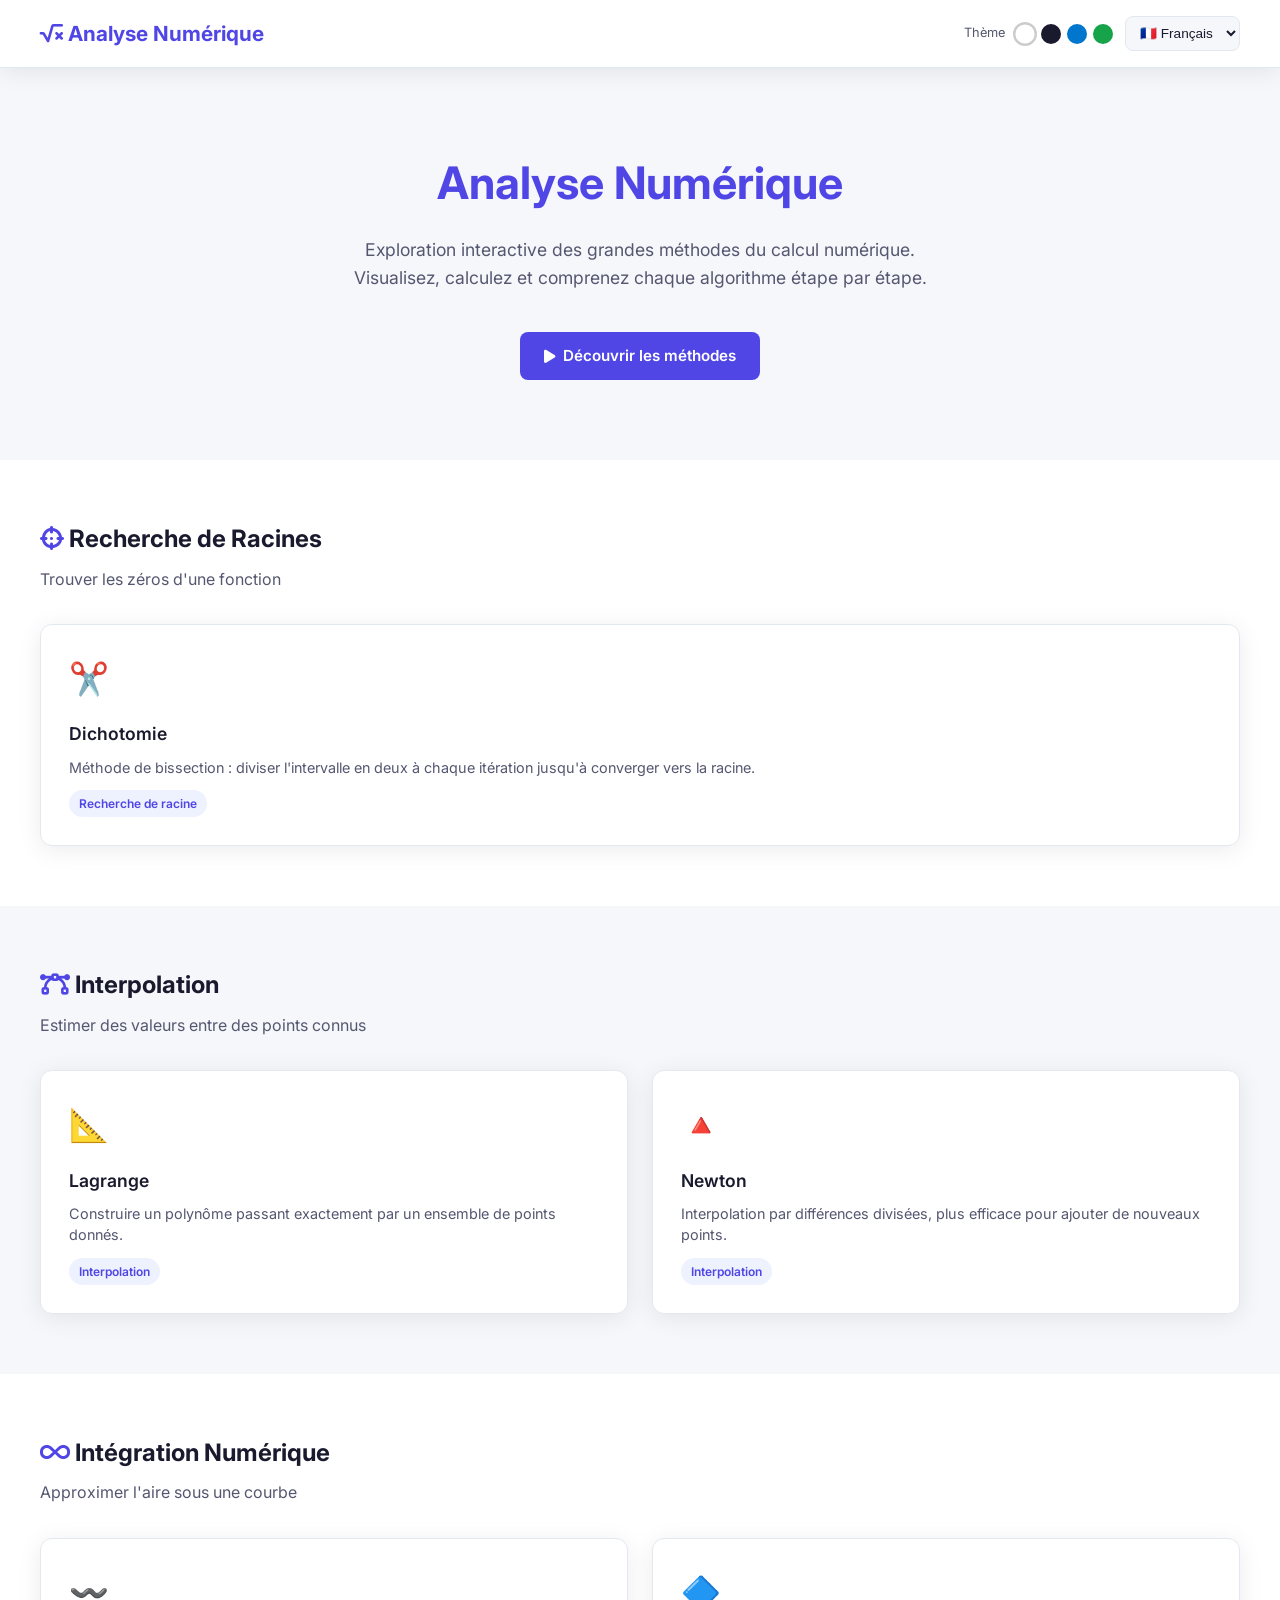
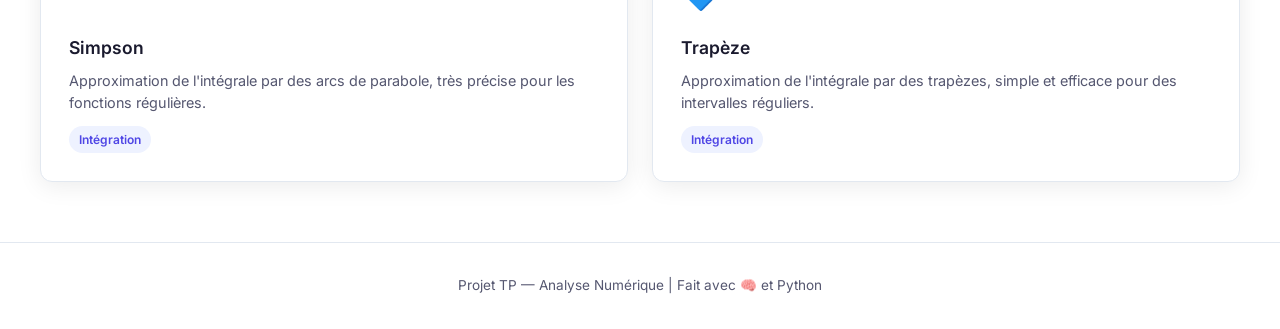
==== index.html @ c2d8913b "premier commit - analyse numerique" ====
<!DOCTYPE html>
<html lang="fr" data-theme="light">
<head>
  <meta charset="UTF-8" />
  <meta name="viewport" content="width=device-width, initial-scale=1.0"/>
  <title>Analyse Numérique</title>

  <!-- CSS -->
  <link rel="stylesheet" href="css/style.css"/>

  <!-- Font Awesome -->
  <link rel="stylesheet" href="https://cdnjs.cloudflare.com/ajax/libs/font-awesome/6.5.0/css/all.min.css"/>

  <!-- AOS Animations -->
  <link rel="stylesheet" href="https://cdn.jsdelivr.net/npm/aos@2.3.4/dist/aos.css"/>
</head>

<body>

  <!-- ═══════════ NAVBAR ═══════════ -->
  <nav class="navbar">
    <a href="index.html" class="navbar-brand">
      <i class="fas fa-square-root-alt"></i> Analyse Numérique
    </a>

    <div class="navbar-controls">

      <!-- Sélecteur de thème -->
      <div class="theme-selector">
        <span style="font-size:0.8rem; color:var(--text-secondary); margin-right:4px;"
              data-i18n="theme">Thème</span>
        <div class="theme-dot light active" onclick="setTheme('light')" title="Clair"></div>
        <div class="theme-dot dark"         onclick="setTheme('dark')"  title="Sombre"></div>
        <div class="theme-dot blue"         onclick="setTheme('blue')"  title="Bleu"></div>
        <div class="theme-dot green"        onclick="setTheme('green')" title="Vert"></div>
      </div>

      <!-- Sélecteur de langue -->
      <select class="lang-select" onchange="setLang(this.value)">
        <option value="fr">🇫🇷 Français</option>
        <option value="en">🇬🇧 English</option>
        <option value="ar">🇩🇿 العربية</option>
        <option value="sp">🇪🇸 Español</option>
        <option value="de">🇩🇪 Deutsch</option>
      </select>

    </div>
  </nav>

  <!-- ═══════════ HERO ═══════════ -->
  <section class="hero">
    <h1 data-aos="fade-down">
      <span data-i18n="hero_title">Analyse Numérique</span>
    </h1>
    <p data-aos="fade-up" data-aos-delay="100" data-i18n="hero_sub">
      Exploration interactive des grandes méthodes du calcul numérique.
      Visualisez, calculez et comprenez chaque algorithme étape par étape.
    </p>
    <a href="#methodes" class="btn btn-primary" data-aos="fade-up" data-aos-delay="200">
      <i class="fas fa-play"></i>
      <span data-i18n="hero_btn">Découvrir les méthodes</span>
    </a>
  </section>

  <!-- ═══════════ SECTION RACINES ═══════════ -->
  <section class="section" id="methodes">
    <h2 class="section-title" data-aos="fade-right">
      <i class="fas fa-crosshairs" style="color:var(--accent)"></i>
      <span data-i18n="sec_roots">Recherche de Racines</span>
    </h2>
    <p class="section-subtitle" data-i18n="sec_roots_sub">
      Trouver les zéros d'une fonction
    </p>

    <div class="cards-grid">
      <a href="pages/dichotomie.html" class="card" data-aos="fade-up">
        <div class="card-icon">✂️</div>
        <div class="card-title">Dichotomie</div>
        <div class="card-desc" data-i18n="dicho_desc">
          Méthode de bissection : diviser l'intervalle en deux à chaque itération
          jusqu'à converger vers la racine.
        </div>
        <span class="card-tag">Recherche de racine</span>
      </a>
    </div>
  </section>

  <!-- ═══════════ SECTION INTERPOLATION ═══════════ -->
  <section class="section" style="background: var(--bg-secondary);">
    <h2 class="section-title" data-aos="fade-right">
      <i class="fas fa-bezier-curve" style="color:var(--accent)"></i>
      <span data-i18n="sec_interp">Interpolation</span>
    </h2>
    <p class="section-subtitle" data-i18n="sec_interp_sub">
      Estimer des valeurs entre des points connus
    </p>

    <div class="cards-grid">
      <a href="pages/lagrange.html" class="card" data-aos="fade-up">
        <div class="card-icon">📐</div>
        <div class="card-title">Lagrange</div>
        <div class="card-desc" data-i18n="lagrange_desc">
          Construire un polynôme passant exactement par un ensemble
          de points donnés.
        </div>
        <span class="card-tag">Interpolation</span>
      </a>

      <a href="pages/newton.html" class="card" data-aos="fade-up" data-aos-delay="100">
        <div class="card-icon">🔺</div>
        <div class="card-title">Newton</div>
        <div class="card-desc" data-i18n="newton_desc">
          Interpolation par différences divisées, plus efficace pour
          ajouter de nouveaux points.
        </div>
        <span class="card-tag">Interpolation</span>
      </a>
    </div>
  </section>

  <!-- ═══════════ SECTION INTÉGRATION ═══════════ -->
  <section class="section">
    <h2 class="section-title" data-aos="fade-right">
      <i class="fas fa-infinity" style="color:var(--accent)"></i>
      <span data-i18n="sec_integ">Intégration Numérique</span>
    </h2>
    <p class="section-subtitle" data-i18n="sec_integ_sub">
      Approximer l'aire sous une courbe
    </p>

    <div class="cards-grid">
      <a href="pages/simpson.html" class="card" data-aos="fade-up">
        <div class="card-icon">〰️</div>
        <div class="card-title">Simpson</div>
        <div class="card-desc" data-i18n="simpson_desc">
          Approximation de l'intégrale par des arcs de parabole,
          très précise pour les fonctions régulières.
        </div>
        <span class="card-tag">Intégration</span>
      </a>

      <a href="pages/trapeze.html" class="card" data-aos="fade-up" data-aos-delay="100">
        <div class="card-icon">🔷</div>
        <div class="card-title">Trapèze</div>
        <div class="card-desc" data-i18n="trapeze_desc">
          Approximation de l'intégrale par des trapèzes,
          simple et efficace pour des intervalles réguliers.
        </div>
        <span class="card-tag">Intégration</span>
      </a>
    </div>
  </section>

  <!-- ═══════════ FOOTER ═══════════ -->
  <footer class="footer">
    <p data-i18n="footer">Projet TP — Analyse Numérique &nbsp;|&nbsp; Fait avec 🧠 et Python</p>
  </footer>

  <!-- ═══════════ SCRIPTS ═══════════ -->
  <script src="https://cdn.jsdelivr.net/npm/aos@2.3.4/dist/aos.js"></script>

  <script>
    // ═══════════════════════════════════════
    //  THEME MANAGER
    // ═══════════════════════════════════════
    function setTheme(theme) {
      document.documentElement.setAttribute('data-theme', theme);
      localStorage.setItem('theme', theme);
      document.querySelectorAll('.theme-dot').forEach(dot => {
        dot.classList.remove('active');
        if (dot.classList.contains(theme)) dot.classList.add('active');
      });
    }

    function loadTheme() {
      const saved = localStorage.getItem('theme') || 'light';
      setTheme(saved);
    }

    // ═══════════════════════════════════════
    //  LANGUAGE MANAGER — chemin ./locales/
    // ═══════════════════════════════════════
    async function setLang(lang) {
      localStorage.setItem('lang', lang);
      try {
        const response = await fetch(`./locales/${lang}.json`);
        const t = await response.json();
        document.documentElement.setAttribute('dir', lang === 'ar' ? 'rtl' : 'ltr');
        document.documentElement.setAttribute('lang', lang);
        document.querySelectorAll('[data-i18n]').forEach(el => {
          const key = el.getAttribute('data-i18n');
          if (t[key]) el.textContent = t[key];
        });
        const select = document.querySelector('.lang-select');
        if (select) select.value = lang;
      } catch (err) {
        console.error('Erreur traduction:', err);
      }
    }

    async function loadLang() {
      const saved = localStorage.getItem('lang') || 'fr';
      await setLang(saved);
    }

    // ═══════════════════════════════════════
    //  INIT
    // ═══════════════════════════════════════
    document.addEventListener('DOMContentLoaded', async () => {
      loadTheme();
      await loadLang();
    });

    AOS.init({ duration: 600, once: true });
  </script>

</body>
</html>
---- css/style.css ----
/* ═══════════════════════════════════════
   IMPORT FONT
═══════════════════════════════════════ */
@import url('https://fonts.googleapis.com/css2?family=Inter:wght@400;500;600;700&display=swap');

/* ═══════════════════════════════════════
   CSS VARIABLES — THEMES
═══════════════════════════════════════ */
:root {
  --bg-primary: #ffffff;
  --bg-secondary: #f5f7fa;
  --bg-card: #ffffff;
  --text-primary: #1a1a2e;
  --text-secondary: #555770;
  --accent: #4f46e5;
  --accent-hover: #4338ca;
  --accent-light: #eef2ff;
  --border: #e2e8f0;
  --shadow: 0 4px 24px rgba(0,0,0,0.08);
  --radius: 12px;
  --transition: all 0.3s ease;
}

[data-theme="dark"] {
  --bg-primary: #0f0f1a;
  --bg-secondary: #1a1a2e;
  --bg-card: #1e1e30;
  --text-primary: #f0f0ff;
  --text-secondary: #a0a0c0;
  --accent: #818cf8;
  --accent-hover: #6366f1;
  --accent-light: #1e1e40;
  --border: #2e2e45;
  --shadow: 0 4px 24px rgba(0,0,0,0.3);
}

[data-theme="blue"] {
  --bg-primary: #e8f4fd;
  --bg-secondary: #d0e8f8;
  --bg-card: #ffffff;
  --text-primary: #0a2540;
  --text-secondary: #2d6a9f;
  --accent: #0077cc;
  --accent-hover: #005fa3;
  --accent-light: #cce5ff;
  --border: #b3d4f0;
  --shadow: 0 4px 24px rgba(0,119,204,0.1);
}

[data-theme="green"] {
  --bg-primary: #e9f7ef;
  --bg-secondary: #d4edda;
  --bg-card: #ffffff;
  --text-primary: #0a2e1a;
  --text-secondary: #1e6b3a;
  --accent: #16a34a;
  --accent-hover: #15803d;
  --accent-light: #bbf7d0;
  --border: #86efac;
  --shadow: 0 4px 24px rgba(22,163,74,0.1);
}

/* ═══════════════════════════════════════
   RESET & BASE
═══════════════════════════════════════ */
* {
  margin: 0;
  padding: 0;
  box-sizing: border-box;
}

html {
  scroll-behavior: smooth;
}

body {
  font-family: 'Inter', sans-serif;
  background-color: var(--bg-primary);
  color: var(--text-primary);
  transition: var(--transition);
  line-height: 1.6;
}

/* ═══════════════════════════════════════
   NAVBAR
═══════════════════════════════════════ */
.navbar {
  display: flex;
  align-items: center;
  justify-content: space-between;
  padding: 16px 40px;
  background: var(--bg-card);
  border-bottom: 1px solid var(--border);
  box-shadow: var(--shadow);
  position: sticky;
  top: 0;
  z-index: 1000;
}

.navbar-brand {
  font-size: 1.3rem;
  font-weight: 700;
  color: var(--accent);
  text-decoration: none;
}

.navbar-controls {
  display: flex;
  align-items: center;
  gap: 12px;
}

.btn-icon {
  background: var(--bg-secondary);
  border: 1px solid var(--border);
  border-radius: 8px;
  padding: 8px 12px;
  cursor: pointer;
  color: var(--text-primary);
  font-size: 0.9rem;
  transition: var(--transition);
}

.btn-icon:hover {
  background: var(--accent-light);
  color: var(--accent);
  border-color: var(--accent);
}

/* Theme selector */
.theme-selector {
  display: flex;
  gap: 6px;
  align-items: center;
}

.theme-dot {
  width: 20px;
  height: 20px;
  border-radius: 50%;
  cursor: pointer;
  border: 2px solid transparent;
  transition: var(--transition);
}

.theme-dot:hover,
.theme-dot.active {
  border-color: var(--accent);
  transform: scale(1.2);
}

.theme-dot.light  { background: #ffffff; border: 2px solid #ccc; }
.theme-dot.dark   { background: #1a1a2e; }
.theme-dot.blue   { background: #0077cc; }
.theme-dot.green  { background: #16a34a; }

/* Language selector */
.lang-select {
  background: var(--bg-secondary);
  border: 1px solid var(--border);
  border-radius: 8px;
  padding: 8px 10px;
  color: var(--text-primary);
  font-size: 0.85rem;
  cursor: pointer;
  transition: var(--transition);
}

.lang-select:focus {
  outline: none;
  border-color: var(--accent);
}

/* ═══════════════════════════════════════
   HERO SECTION (accueil)
═══════════════════════════════════════ */
.hero {
  text-align: center;
  padding: 80px 40px;
  background: var(--bg-secondary);
}

.hero h1 {
  font-size: 2.8rem;
  font-weight: 700;
  color: var(--text-primary);
  margin-bottom: 16px;
}

.hero h1 span {
  color: var(--accent);
}

.hero p {
  font-size: 1.1rem;
  color: var(--text-secondary);
  max-width: 600px;
  margin: 0 auto 40px;
}

/* ═══════════════════════════════════════
   CARDS GRID
═══════════════════════════════════════ */
.section {
  padding: 60px 40px;
}

.section-title {
  font-size: 1.5rem;
  font-weight: 700;
  color: var(--text-primary);
  margin-bottom: 8px;
}

.section-subtitle {
  color: var(--text-secondary);
  margin-bottom: 32px;
}

.cards-grid {
  display: grid;
  grid-template-columns: repeat(auto-fit, minmax(280px, 1fr));
  gap: 24px;
}

.card {
  background: var(--bg-card);
  border: 1px solid var(--border);
  border-radius: var(--radius);
  padding: 28px;
  box-shadow: var(--shadow);
  transition: var(--transition);
  cursor: pointer;
  text-decoration: none;
  color: inherit;
  display: block;
}

.card:hover {
  transform: translateY(-4px);
  box-shadow: 0 8px 32px rgba(0,0,0,0.12);
  border-color: var(--accent);
}

.card-icon {
  font-size: 2rem;
  margin-bottom: 16px;
}

.card-title {
  font-size: 1.1rem;
  font-weight: 600;
  margin-bottom: 8px;
  color: var(--text-primary);
}

.card-desc {
  font-size: 0.9rem;
  color: var(--text-secondary);
  line-height: 1.5;
}

.card-tag {
  display: inline-block;
  margin-top: 12px;
  padding: 4px 10px;
  background: var(--accent-light);
  color: var(--accent);
  border-radius: 20px;
  font-size: 0.75rem;
  font-weight: 600;
}

/* ═══════════════════════════════════════
   BOUTONS
═══════════════════════════════════════ */
.btn {
  display: inline-flex;
  align-items: center;
  gap: 8px;
  padding: 12px 24px;
  border-radius: 8px;
  font-size: 0.95rem;
  font-weight: 600;
  cursor: pointer;
  border: none;
  transition: var(--transition);
  text-decoration: none;
}

.btn-primary {
  background: var(--accent);
  color: #ffffff;
}

.btn-primary:hover {
  background: var(--accent-hover);
  transform: translateY(-2px);
}

.btn-secondary {
  background: var(--bg-secondary);
  color: var(--text-primary);
  border: 1px solid var(--border);
}

.btn-secondary:hover {
  background: var(--accent-light);
  color: var(--accent);
  border-color: var(--accent);
}

/* ═══════════════════════════════════════
   PAGE MÉTHODE — LAYOUT
═══════════════════════════════════════ */
.method-header {
  background: var(--bg-secondary);
  padding: 48px 40px;
  border-bottom: 1px solid var(--border);
}

.method-header h1 {
  font-size: 2rem;
  font-weight: 700;
  margin-bottom: 8px;
}

.method-header p {
  color: var(--text-secondary);
  font-size: 1rem;
}

.content-wrapper {
  max-width: 1100px;
  margin: 0 auto;
  padding: 48px 40px;
}

/* ═══════════════════════════════════════
   THEORY BOX
═══════════════════════════════════════ */
.theory-box {
  background: var(--bg-card);
  border: 1px solid var(--border);
  border-left: 4px solid var(--accent);
  border-radius: var(--radius);
  padding: 28px;
  margin-bottom: 32px;
}

.theory-box h2 {
  font-size: 1.2rem;
  font-weight: 600;
  margin-bottom: 12px;
  color: var(--accent);
}

.theory-box p, .theory-box li {
  color: var(--text-secondary);
  font-size: 0.95rem;
  line-height: 1.8;
}

.theory-box ul {
  padding-left: 20px;
}

/* ═══════════════════════════════════════
   CODE BLOCK
═══════════════════════════════════════ */
.code-block {
  background: #1e1e2e;
  border-radius: var(--radius);
  padding: 24px;
  margin-bottom: 32px;
  overflow-x: auto;
  position: relative;
}

.code-block-header {
  display: flex;
  justify-content: space-between;
  align-items: center;
  margin-bottom: 16px;
}

.code-block-title {
  color: #a0a0c0;
  font-size: 0.85rem;
  font-weight: 600;
}

.btn-copy {
  background: #2e2e45;
  border: none;
  border-radius: 6px;
  padding: 6px 12px;
  color: #a0a0c0;
  font-size: 0.8rem;
  cursor: pointer;
  transition: var(--transition);
}

.btn-copy:hover {
  background: var(--accent);
  color: white;
}

/* ═══════════════════════════════════════
   INTERACTIVE ZONE
═══════════════════════════════════════ */
.interactive-zone {
  background: var(--bg-card);
  border: 1px solid var(--border);
  border-radius: var(--radius);
  padding: 32px;
  margin-bottom: 32px;
  box-shadow: var(--shadow);
}

.interactive-zone h2 {
  font-size: 1.2rem;
  font-weight: 600;
  margin-bottom: 24px;
  color: var(--text-primary);
}

.input-grid {
  display: grid;
  grid-template-columns: repeat(auto-fit, minmax(200px, 1fr));
  gap: 16px;
  margin-bottom: 24px;
}

.input-group {
  display: flex;
  flex-direction: column;
  gap: 6px;
}

.input-group label {
  font-size: 0.85rem;
  font-weight: 600;
  color: var(--text-secondary);
}

.input-group input {
  padding: 10px 14px;
  border-radius: 8px;
  border: 1px solid var(--border);
  background: var(--bg-secondary);
  color: var(--text-primary);
  font-size: 0.95rem;
  transition: var(--transition);
}

.input-group input:focus {
  outline: none;
  border-color: var(--accent);
  background: var(--accent-light);
}

/* ═══════════════════════════════════════
   RESULT BOX
═══════════════════════════════════════ */
.result-box {
  background: var(--accent-light);
  border: 1px solid var(--accent);
  border-radius: var(--radius);
  padding: 20px 24px;
  margin-top: 24px;
  display: none;
}

.result-box.visible {
  display: block;
  animation: fadeIn 0.4s ease;
}

.result-box h3 {
  color: var(--accent);
  font-size: 1rem;
  margin-bottom: 8px;
}

.result-value {
  font-size: 1.5rem;
  font-weight: 700;
  color: var(--text-primary);
}

/* ═══════════════════════════════════════
   TABLE
═══════════════════════════════════════ */
.table-wrapper {
  overflow-x: auto;
  border-radius: var(--radius);
  border: 1px solid var(--border);
  margin-top: 24px;
}

table {
  width: 100%;
  border-collapse: collapse;
  font-size: 0.9rem;
}

thead {
  background: var(--accent);
  color: white;
}

thead th {
  padding: 12px 16px;
  text-align: left;
  font-weight: 600;
}

tbody tr {
  border-bottom: 1px solid var(--border);
  transition: var(--transition);
}

tbody tr:hover {
  background: var(--accent-light);
}

tbody td {
  padding: 10px 16px;
  color: var(--text-secondary);
}

/* ═══════════════════════════════════════
   CHART
═══════════════════════════════════════ */
.chart-container {
  background: var(--bg-card);
  border: 1px solid var(--border);
  border-radius: var(--radius);
  padding: 24px;
  margin-top: 32px;
}

/* ═══════════════════════════════════════
   FOOTER
═══════════════════════════════════════ */
.footer {
  text-align: center;
  padding: 32px;
  border-top: 1px solid var(--border);
  color: var(--text-secondary);
  font-size: 0.85rem;
  background: var(--bg-card);
}

/* ═══════════════════════════════════════
   ANIMATIONS
═══════════════════════════════════════ */
@keyframes fadeIn {
  from { opacity: 0; transform: translateY(10px); }
  to   { opacity: 1; transform: translateY(0); }
}

@keyframes slideIn {
  from { opacity: 0; transform: translateX(-20px); }
  to   { opacity: 1; transform: translateX(0); }
}

.fade-in {
  animation: fadeIn 0.5s ease forwards;
}

/* ═══════════════════════════════════════
   RESPONSIVE
═══════════════════════════════════════ */
@media (max-width: 768px) {
  .navbar {
    padding: 12px 20px;
    flex-wrap: wrap;
    gap: 10px;
  }

  .hero {
    padding: 48px 20px;
  }

  .hero h1 {
    font-size: 2rem;
  }

  .section {
    padding: 40px 20px;
  }

  .content-wrapper {
    padding: 32px 20px;
  }

  .method-header {
    padding: 32px 20px;
  }
}
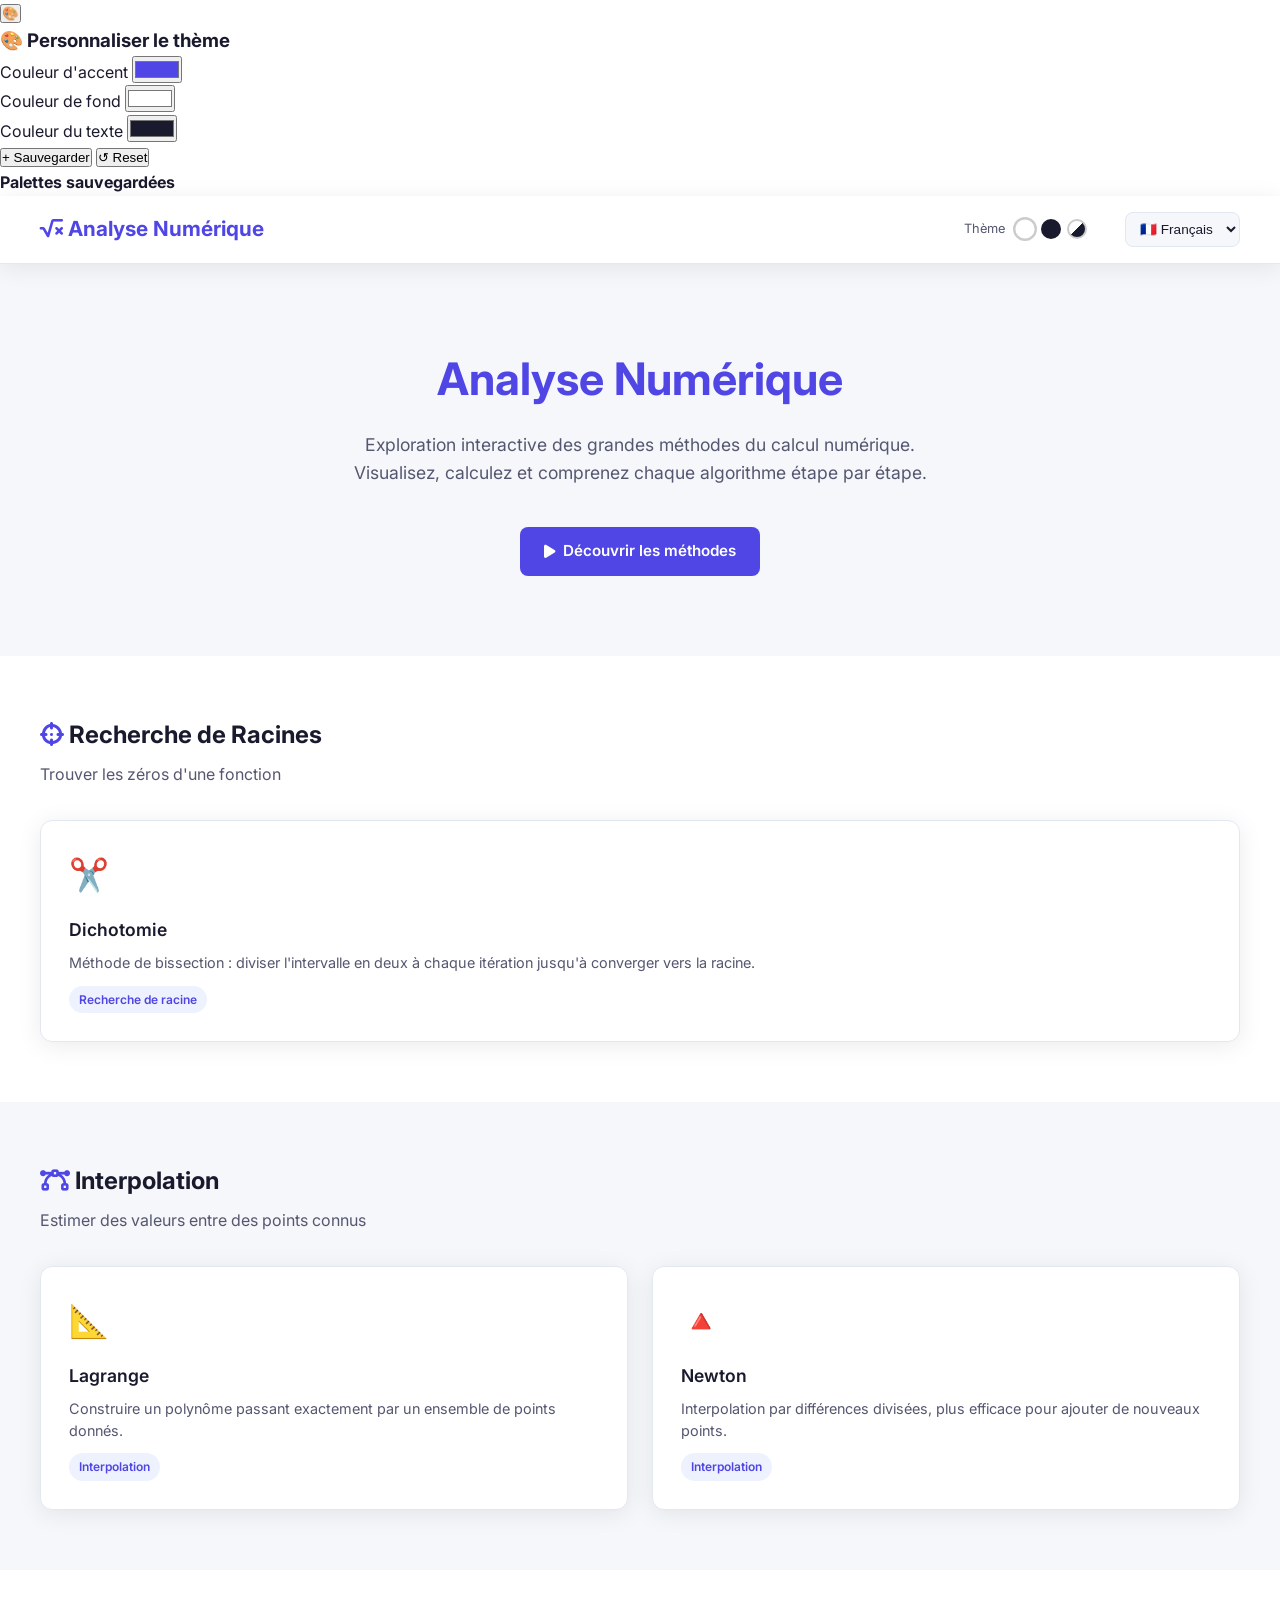
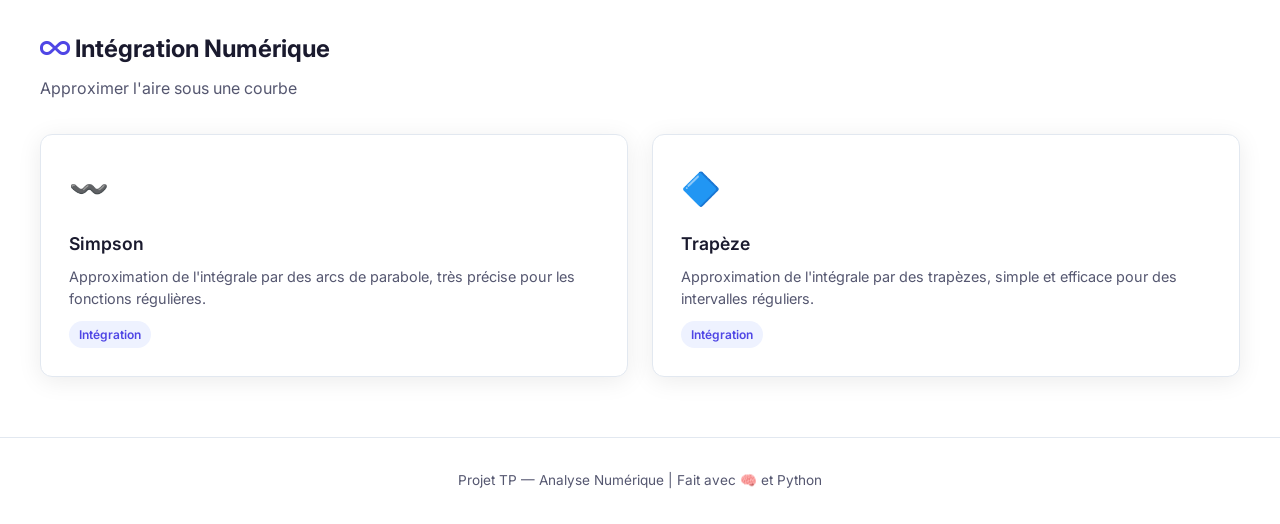
==== commit 8ae8d3ec: "description de la modification" ====
--- a/index.html
+++ b/index.html
@@ -15,6 +15,44 @@
   <link rel="stylesheet" href="https://cdn.jsdelivr.net/npm/aos@2.3.4/dist/aos.css"/>
 </head>
 
+<!-- ═══════════ FLOATING COLOR BUTTON ═══════════ -->
+  <button class="fab-color" id="fab-color" onclick="toggleColorPanel()" title="Personnaliser les couleurs">
+    🎨
+  </button>
+
+  <!-- ═══════════ COLOR PANEL ═══════════ -->
+  <div class="color-panel" id="color-panel">
+    <h3>🎨 Personnaliser le thème</h3>
+
+    <div class="color-row">
+      <label>Couleur d'accent</label>
+      <input type="color" id="picker-accent" value="#4f46e5"
+             oninput="previewPalette()"/>
+    </div>
+
+    <div class="color-row">
+      <label>Couleur de fond</label>
+      <input type="color" id="picker-bg" value="#ffffff"
+             oninput="previewPalette()"/>
+    </div>
+
+    <div class="color-row">
+      <label>Couleur du texte</label>
+      <input type="color" id="picker-text" value="#1a1a2e"
+             oninput="previewPalette()"/>
+    </div>
+
+    <div class="color-panel-actions">
+      <button class="btn-save-palette" onclick="savePalette()">+ Sauvegarder</button>
+      <button class="btn-reset-palette" onclick="setTheme('light')">↺ Reset</button>
+    </div>
+
+    <div class="saved-palettes">
+      <h4>Palettes sauvegardées</h4>
+      <div class="palettes-grid" id="palettes-grid"></div>
+    </div>
+  </div>
+
 <body>
 
   <!-- ═══════════ NAVBAR ═══════════ -->
@@ -31,8 +69,8 @@
               data-i18n="theme">Thème</span>
         <div class="theme-dot light active" onclick="setTheme('light')" title="Clair"></div>
         <div class="theme-dot dark"         onclick="setTheme('dark')"  title="Sombre"></div>
-        <div class="theme-dot blue"         onclick="setTheme('blue')"  title="Bleu"></div>
-        <div class="theme-dot green"        onclick="setTheme('green')" title="Vert"></div>
+        <div class="theme-dot system"       onclick="setTheme('system')" title="Système"></div>
+        <div class="theme-dot custom" onclick="toggleColorPanel()" title="Personnalisé"></div>
       </div>
 
       <!-- Sélecteur de langue -->
@@ -209,6 +247,7 @@
     document.addEventListener('DOMContentLoaded', async () => {
       loadTheme();
       await loadLang();
+      renderSavedPalettes();
     });
 
     AOS.init({ duration: 600, once: true });
--- a/css/style.css
+++ b/css/style.css
@@ -34,32 +34,6 @@
   --shadow: 0 4px 24px rgba(0,0,0,0.3);
 }
 
-[data-theme="blue"] {
-  --bg-primary: #e8f4fd;
-  --bg-secondary: #d0e8f8;
-  --bg-card: #ffffff;
-  --text-primary: #0a2540;
-  --text-secondary: #2d6a9f;
-  --accent: #0077cc;
-  --accent-hover: #005fa3;
-  --accent-light: #cce5ff;
-  --border: #b3d4f0;
-  --shadow: 0 4px 24px rgba(0,119,204,0.1);
-}
-
-[data-theme="green"] {
-  --bg-primary: #e9f7ef;
-  --bg-secondary: #d4edda;
-  --bg-card: #ffffff;
-  --text-primary: #0a2e1a;
-  --text-secondary: #1e6b3a;
-  --accent: #16a34a;
-  --accent-hover: #15803d;
-  --accent-light: #bbf7d0;
-  --border: #86efac;
-  --shadow: 0 4px 24px rgba(22,163,74,0.1);
-}
-
 /* ═══════════════════════════════════════
    RESET & BASE
 ═══════════════════════════════════════ */
@@ -151,8 +125,10 @@
 
 .theme-dot.light  { background: #ffffff; border: 2px solid #ccc; }
 .theme-dot.dark   { background: #1a1a2e; }
-.theme-dot.blue   { background: #0077cc; }
-.theme-dot.green  { background: #16a34a; }
+.theme-dot.system {
+  background: linear-gradient(135deg, #ffffff 50%, #1a1a2e 50%);
+  border: 2px solid #ccc;
+}
 
 /* Language selector */
 .lang-select {
@@ -599,4 +575,37 @@
   .method-header {
     padding: 32px 20px;
   }
+}
+
+/* ═══════════════════════════════════════
+   SYSTÈME THEME
+═══════════════════════════════════════ */
+@media (prefers-color-scheme: dark) {
+  [data-theme="system"] {
+    --bg-primary: #0f0f1a;
+    --bg-secondary: #1a1a2e;
+    --bg-card: #1e1e30;
+    --text-primary: #f0f0ff;
+    --text-secondary: #a0a0c0;
+    --accent: #818cf8;
+    --accent-hover: #6366f1;
+    --accent-light: #1e1e40;
+    --border: #2e2e45;
+    --shadow: 0 4px 24px rgba(0,0,0,0.3);
+  }
+}
+
+@media (prefers-color-scheme: light) {
+  [data-theme="system"] {
+    --bg-primary: #ffffff;
+    --bg-secondary: #f5f7fa;
+    --bg-card: #ffffff;
+    --text-primary: #1a1a2e;
+    --text-secondary: #555770;
+    --accent: #4f46e5;
+    --accent-hover: #4338ca;
+    --accent-light: #eef2ff;
+    --border: #e2e8f0;
+    --shadow: 0 4px 24px rgba(0,0,0,0.08);
+  }
 }
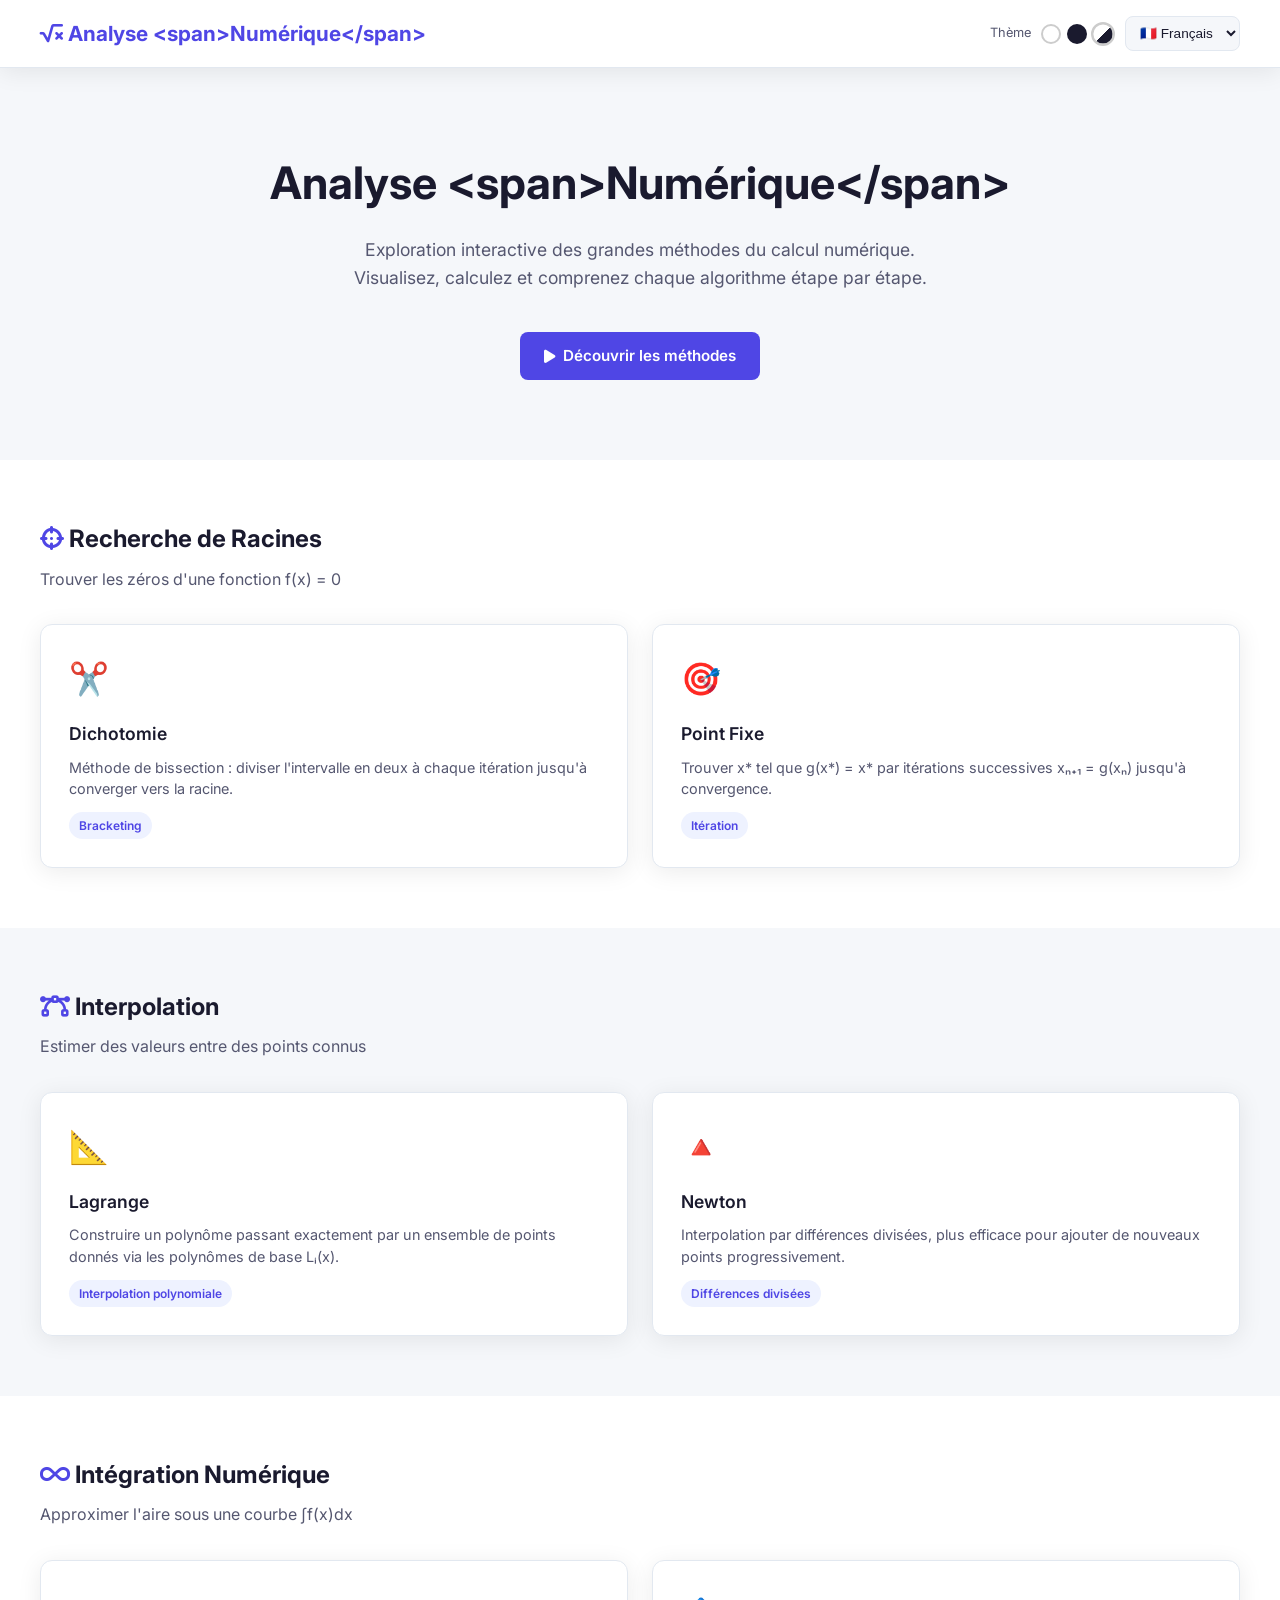
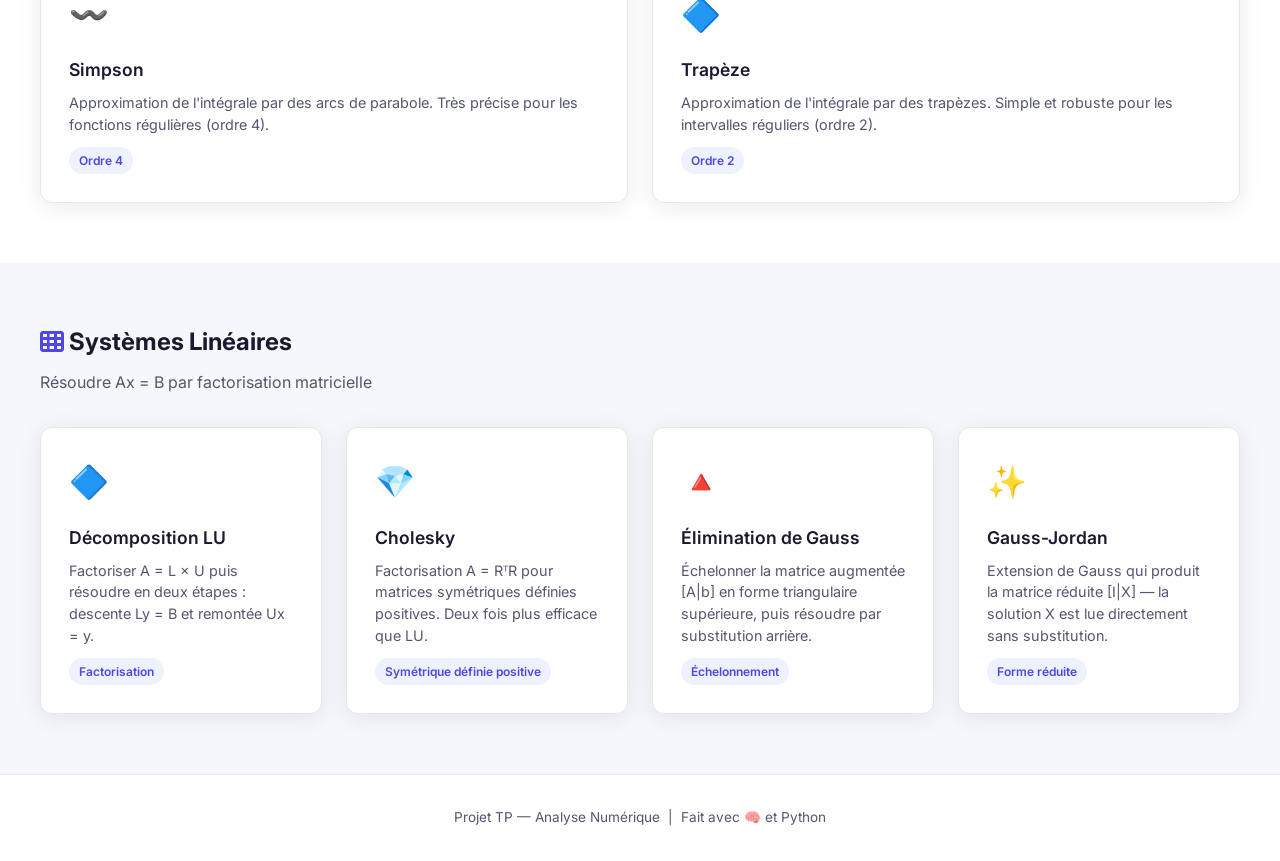
==== commit acc87d8e: "Mise à jour majeure : Saisie matricielle moderne, traductions complètes et Newton incrémental" ====
--- a/index.html
+++ b/index.html
@@ -1,79 +1,28 @@
 <!DOCTYPE html>
-<html lang="fr" data-theme="light">
+<html lang="fr" data-theme="system">
+
 <head>
   <meta charset="UTF-8" />
-  <meta name="viewport" content="width=device-width, initial-scale=1.0"/>
+  <meta name="viewport" content="width=device-width, initial-scale=1.0" />
   <title>Analyse Numérique</title>
-
-  <!-- CSS -->
-  <link rel="stylesheet" href="css/style.css"/>
-
-  <!-- Font Awesome -->
-  <link rel="stylesheet" href="https://cdnjs.cloudflare.com/ajax/libs/font-awesome/6.5.0/css/all.min.css"/>
-
-  <!-- AOS Animations -->
-  <link rel="stylesheet" href="https://cdn.jsdelivr.net/npm/aos@2.3.4/dist/aos.css"/>
+  <link rel="stylesheet" href="css/style.css" />
+  <link rel="stylesheet" href="https://cdnjs.cloudflare.com/ajax/libs/font-awesome/6.5.0/css/all.min.css" />
+  <link rel="stylesheet" href="https://cdn.jsdelivr.net/npm/aos@2.3.4/dist/aos.css" />
 </head>
 
-<!-- ═══════════ FLOATING COLOR BUTTON ═══════════ -->
-  <button class="fab-color" id="fab-color" onclick="toggleColorPanel()" title="Personnaliser les couleurs">
-    🎨
-  </button>
-
-  <!-- ═══════════ COLOR PANEL ═══════════ -->
-  <div class="color-panel" id="color-panel">
-    <h3>🎨 Personnaliser le thème</h3>
-
-    <div class="color-row">
-      <label>Couleur d'accent</label>
-      <input type="color" id="picker-accent" value="#4f46e5"
-             oninput="previewPalette()"/>
-    </div>
-
-    <div class="color-row">
-      <label>Couleur de fond</label>
-      <input type="color" id="picker-bg" value="#ffffff"
-             oninput="previewPalette()"/>
-    </div>
-
-    <div class="color-row">
-      <label>Couleur du texte</label>
-      <input type="color" id="picker-text" value="#1a1a2e"
-             oninput="previewPalette()"/>
-    </div>
-
-    <div class="color-panel-actions">
-      <button class="btn-save-palette" onclick="savePalette()">+ Sauvegarder</button>
-      <button class="btn-reset-palette" onclick="setTheme('light')">↺ Reset</button>
-    </div>
-
-    <div class="saved-palettes">
-      <h4>Palettes sauvegardées</h4>
-      <div class="palettes-grid" id="palettes-grid"></div>
-    </div>
-  </div>
-
 <body>
 
-  <!-- ═══════════ NAVBAR ═══════════ -->
   <nav class="navbar">
     <a href="index.html" class="navbar-brand">
-      <i class="fas fa-square-root-alt"></i> Analyse Numérique
+      <i class="fas fa-square-root-alt"></i> <span data-i18n="hero_title">Analyse Numérique</span>
     </a>
-
     <div class="navbar-controls">
-
-      <!-- Sélecteur de thème -->
       <div class="theme-selector">
-        <span style="font-size:0.8rem; color:var(--text-secondary); margin-right:4px;"
-              data-i18n="theme">Thème</span>
-        <div class="theme-dot light active" onclick="setTheme('light')" title="Clair"></div>
-        <div class="theme-dot dark"         onclick="setTheme('dark')"  title="Sombre"></div>
-        <div class="theme-dot system"       onclick="setTheme('system')" title="Système"></div>
-        <div class="theme-dot custom" onclick="toggleColorPanel()" title="Personnalisé"></div>
+        <span style="font-size:0.8rem;color:var(--text-secondary);margin-right:4px;" data-i18n="theme">Thème</span>
+        <div class="theme-dot light" onclick="setTheme('light')" title="Clair"></div>
+        <div class="theme-dot dark" onclick="setTheme('dark')" title="Sombre"></div>
+        <div class="theme-dot system active" onclick="setTheme('system')" title="Système"></div>
       </div>
-
-      <!-- Sélecteur de langue -->
       <select class="lang-select" onchange="setLang(this.value)">
         <option value="fr">🇫🇷 Français</option>
         <option value="en">🇬🇧 English</option>
@@ -81,126 +30,150 @@
         <option value="sp">🇪🇸 Español</option>
         <option value="de">🇩🇪 Deutsch</option>
       </select>
-
     </div>
   </nav>
 
-  <!-- ═══════════ HERO ═══════════ -->
   <section class="hero">
-    <h1 data-aos="fade-down">
-      <span data-i18n="hero_title">Analyse Numérique</span>
-    </h1>
+    <h1 data-aos="fade-down" data-i18n="hero_title">Analyse <span>Numérique</span></h1>
     <p data-aos="fade-up" data-aos-delay="100" data-i18n="hero_sub">
       Exploration interactive des grandes méthodes du calcul numérique.
       Visualisez, calculez et comprenez chaque algorithme étape par étape.
     </p>
     <a href="#methodes" class="btn btn-primary" data-aos="fade-up" data-aos-delay="200">
-      <i class="fas fa-play"></i>
-      <span data-i18n="hero_btn">Découvrir les méthodes</span>
+      <i class="fas fa-play"></i> <span data-i18n="hero_btn">Découvrir les méthodes</span>
     </a>
   </section>
 
-  <!-- ═══════════ SECTION RACINES ═══════════ -->
+  <!-- ═══ SECTION 1 : RACINES ═══ -->
   <section class="section" id="methodes">
     <h2 class="section-title" data-aos="fade-right">
-      <i class="fas fa-crosshairs" style="color:var(--accent)"></i>
-      <span data-i18n="sec_roots">Recherche de Racines</span>
-    </h2>
-    <p class="section-subtitle" data-i18n="sec_roots_sub">
-      Trouver les zéros d'une fonction
-    </p>
-
-    <div class="cards-grid">
+      <i class="fas fa-crosshairs" style="color:var(--accent)"></i> <span data-i18n="sec_roots">Recherche de Racines</span>
+    </h2>
+    <p class="section-subtitle"><span data-i18n="sec_roots_sub">Trouver les zéros d'une fonction f(x) = 0</span></p>
+    <div class="cards-grid">
+
       <a href="pages/dichotomie.html" class="card" data-aos="fade-up">
         <div class="card-icon">✂️</div>
-        <div class="card-title">Dichotomie</div>
-        <div class="card-desc" data-i18n="dicho_desc">
-          Méthode de bissection : diviser l'intervalle en deux à chaque itération
-          jusqu'à converger vers la racine.
-        </div>
-        <span class="card-tag">Recherche de racine</span>
-      </a>
-    </div>
-  </section>
-
-  <!-- ═══════════ SECTION INTERPOLATION ═══════════ -->
-  <section class="section" style="background: var(--bg-secondary);">
-    <h2 class="section-title" data-aos="fade-right">
-      <i class="fas fa-bezier-curve" style="color:var(--accent)"></i>
-      <span data-i18n="sec_interp">Interpolation</span>
-    </h2>
-    <p class="section-subtitle" data-i18n="sec_interp_sub">
-      Estimer des valeurs entre des points connus
-    </p>
-
-    <div class="cards-grid">
+        <div class="card-title" data-i18n="dicho_card_title">Dichotomie</div>
+        <div class="card-desc">Méthode de bissection : diviser l'intervalle en deux à chaque itération jusqu'à converger
+          vers la racine.</div>
+        <span class="card-tag">Bracketing</span>
+      </a>
+
+      <a href="pages/PointFixe.html" class="card" data-aos="fade-up" data-aos-delay="100">
+        <div class="card-icon">🎯</div>
+        <div class="card-title" data-i18n="pointfixe_card_title">Point Fixe</div>
+        <div class="card-desc">Trouver x* tel que g(x*) = x* par itérations successives xₙ₊₁ = g(xₙ) jusqu'à
+          convergence.</div>
+        <span class="card-tag">Itération</span>
+      </a>
+
+    </div>
+  </section>
+
+  <!-- ═══ SECTION 2 : INTERPOLATION ═══ -->
+  <section class="section" style="background:var(--bg-secondary);">
+    <h2 class="section-title" data-aos="fade-right">
+      <i class="fas fa-bezier-curve" style="color:var(--accent)"></i> <span data-i18n="sec_interp">Interpolation</span>
+    </h2>
+    <p class="section-subtitle"><span data-i18n="sec_interp_sub">Estimer des valeurs entre des points connus</span></p>
+    <div class="cards-grid">
+
       <a href="pages/lagrange.html" class="card" data-aos="fade-up">
         <div class="card-icon">📐</div>
-        <div class="card-title">Lagrange</div>
-        <div class="card-desc" data-i18n="lagrange_desc">
-          Construire un polynôme passant exactement par un ensemble
-          de points donnés.
-        </div>
-        <span class="card-tag">Interpolation</span>
+        <div class="card-title" data-i18n="lagrange_card_title">Lagrange</div>
+        <div class="card-desc">Construire un polynôme passant exactement par un ensemble de points donnés via les
+          polynômes de base Lᵢ(x).</div>
+        <span class="card-tag"><span data-i18n="sec_interp">Interpolation</span> polynomiale</span>
       </a>
 
       <a href="pages/newton.html" class="card" data-aos="fade-up" data-aos-delay="100">
         <div class="card-icon">🔺</div>
-        <div class="card-title">Newton</div>
-        <div class="card-desc" data-i18n="newton_desc">
-          Interpolation par différences divisées, plus efficace pour
-          ajouter de nouveaux points.
-        </div>
-        <span class="card-tag">Interpolation</span>
-      </a>
-    </div>
-  </section>
-
-  <!-- ═══════════ SECTION INTÉGRATION ═══════════ -->
+        <div class="card-title" data-i18n="newton_card_title">Newton</div>
+        <div class="card-desc"><span data-i18n="sec_interp">Interpolation</span> par différences divisées, plus efficace pour ajouter de nouveaux points
+          progressivement.</div>
+        <span class="card-tag">Différences divisées</span>
+      </a>
+
+    </div>
+  </section>
+
+  <!-- ═══ SECTION 3 : INTÉGRATION ═══ -->
   <section class="section">
     <h2 class="section-title" data-aos="fade-right">
-      <i class="fas fa-infinity" style="color:var(--accent)"></i>
-      <span data-i18n="sec_integ">Intégration Numérique</span>
-    </h2>
-    <p class="section-subtitle" data-i18n="sec_integ_sub">
-      Approximer l'aire sous une courbe
-    </p>
-
-    <div class="cards-grid">
+      <i class="fas fa-infinity" style="color:var(--accent)"></i> <span data-i18n="sec_integ">Intégration Numérique</span>
+    </h2>
+    <p class="section-subtitle">Approximer l'aire sous une courbe ∫f(x)dx</p>
+    <div class="cards-grid">
+
       <a href="pages/simpson.html" class="card" data-aos="fade-up">
         <div class="card-icon">〰️</div>
-        <div class="card-title">Simpson</div>
-        <div class="card-desc" data-i18n="simpson_desc">
-          Approximation de l'intégrale par des arcs de parabole,
-          très précise pour les fonctions régulières.
-        </div>
-        <span class="card-tag">Intégration</span>
+        <div class="card-title" data-i18n="simpson_card_title">Simpson</div>
+        <div class="card-desc">Approximation de l'intégrale par des arcs de parabole. Très précise pour les fonctions
+          régulières (ordre 4).</div>
+        <span class="card-tag">Ordre 4</span>
       </a>
 
       <a href="pages/trapeze.html" class="card" data-aos="fade-up" data-aos-delay="100">
         <div class="card-icon">🔷</div>
         <div class="card-title">Trapèze</div>
-        <div class="card-desc" data-i18n="trapeze_desc">
-          Approximation de l'intégrale par des trapèzes,
-          simple et efficace pour des intervalles réguliers.
+        <div class="card-desc">Approximation de l'intégrale par des trapèzes. Simple et robuste pour les intervalles
+          réguliers (ordre 2).</div>
+        <span class="card-tag">Ordre 2</span>
+      </a>
+
+    </div>
+  </section>
+
+  <!-- ═══ SECTION 4 : SYSTÈMES LINÉAIRES ═══ -->
+  <section class="section" style="background:var(--bg-secondary);">
+    <h2 class="section-title" data-aos="fade-right">
+      <i class="fas fa-th" style="color:var(--accent)"></i> Systèmes Linéaires
+    </h2>
+    <p class="section-subtitle">Résoudre Ax = B par factorisation matricielle</p>
+    <div class="cards-grid">
+
+      <a href="pages/lu.html" class="card" data-aos="fade-up">
+        <div class="card-icon">🔷</div>
+        <div class="card-title" data-i18n="lu_card_title">Décomposition LU</div>
+        <div class="card-desc">Factoriser A = L × U puis résoudre en deux étapes : descente Ly = B et remontée Ux = y.
         </div>
-        <span class="card-tag">Intégration</span>
-      </a>
-    </div>
-  </section>
-
-  <!-- ═══════════ FOOTER ═══════════ -->
+        <span class="card-tag">Factorisation</span>
+      </a>
+
+      <a href="pages/cholesky.html" class="card" data-aos="fade-up" data-aos-delay="100">
+        <div class="card-icon">💎</div>
+        <div class="card-title" data-i18n="cholesky_card_title">Cholesky</div>
+        <div class="card-desc">Factorisation A = RᵀR pour matrices symétriques définies positives. Deux fois plus
+          efficace que LU.</div>
+        <span class="card-tag">Symétrique définie positive</span>
+      </a>
+
+      <a href="pages/gauss.html" class="card" data-aos="fade-up" data-aos-delay="200">
+        <div class="card-icon">🔺</div>
+        <div class="card-title">Élimination de Gauss</div>
+        <div class="card-desc">Échelonner la matrice augmentée [A|b] en forme triangulaire supérieure, puis résoudre par
+          substitution arrière.</div>
+        <span class="card-tag">Échelonnement</span>
+      </a>
+
+      <a href="pages/GaussJordan.html" class="card" data-aos="fade-up" data-aos-delay="300">
+        <div class="card-icon">✨</div>
+        <div class="card-title" data-i18n="gaussjordan_card_title">Gauss-Jordan</div>
+        <div class="card-desc">Extension de Gauss qui produit la matrice réduite [I|X] — la solution X est lue
+          directement sans substitution.</div>
+        <span class="card-tag">Forme réduite</span>
+      </a>
+
+    </div>
+  </section>
+
   <footer class="footer">
-    <p data-i18n="footer">Projet TP — Analyse Numérique &nbsp;|&nbsp; Fait avec 🧠 et Python</p>
+    <p>Projet TP — Analyse Numérique &nbsp;|&nbsp; Fait avec 🧠 et Python</p>
   </footer>
 
-  <!-- ═══════════ SCRIPTS ═══════════ -->
   <script src="https://cdn.jsdelivr.net/npm/aos@2.3.4/dist/aos.js"></script>
-
   <script>
-    // ═══════════════════════════════════════
-    //  THEME MANAGER
-    // ═══════════════════════════════════════
     function setTheme(theme) {
       document.documentElement.setAttribute('data-theme', theme);
       localStorage.setItem('theme', theme);
@@ -209,20 +182,16 @@
         if (dot.classList.contains(theme)) dot.classList.add('active');
       });
     }
-
     function loadTheme() {
-      const saved = localStorage.getItem('theme') || 'light';
+      const saved = localStorage.getItem('theme') || 'system';
       setTheme(saved);
     }
-
-    // ═══════════════════════════════════════
-    //  LANGUAGE MANAGER — chemin ./locales/
-    // ═══════════════════════════════════════
     async function setLang(lang) {
       localStorage.setItem('lang', lang);
       try {
-        const response = await fetch(`./locales/${lang}.json`);
-        const t = await response.json();
+        const file = lang === 'es' ? 'sp' : lang;
+        const r = await fetch(`./locales/${file}.json`);
+        const t = await r.json();
         document.documentElement.setAttribute('dir', lang === 'ar' ? 'rtl' : 'ltr');
         document.documentElement.setAttribute('lang', lang);
         document.querySelectorAll('[data-i18n]').forEach(el => {
@@ -231,27 +200,19 @@
         });
         const select = document.querySelector('.lang-select');
         if (select) select.value = lang;
-      } catch (err) {
-        console.error('Erreur traduction:', err);
-      }
-    }
-
+      } catch (e) { console.error(e); }
+    }
     async function loadLang() {
       const saved = localStorage.getItem('lang') || 'fr';
       await setLang(saved);
     }
-
-    // ═══════════════════════════════════════
-    //  INIT
-    // ═══════════════════════════════════════
     document.addEventListener('DOMContentLoaded', async () => {
       loadTheme();
       await loadLang();
-      renderSavedPalettes();
     });
-
     AOS.init({ duration: 600, once: true });
   </script>
 
 </body>
+
 </html>
--- a/css/style.css
+++ b/css/style.css
@@ -16,7 +16,7 @@
   --accent-hover: #4338ca;
   --accent-light: #eef2ff;
   --border: #e2e8f0;
-  --shadow: 0 4px 24px rgba(0,0,0,0.08);
+  --shadow: 0 4px 24px rgba(0, 0, 0, 0.08);
   --radius: 12px;
   --transition: all 0.3s ease;
 }
@@ -31,7 +31,7 @@
   --accent-hover: #6366f1;
   --accent-light: #1e1e40;
   --border: #2e2e45;
-  --shadow: 0 4px 24px rgba(0,0,0,0.3);
+  --shadow: 0 4px 24px rgba(0, 0, 0, 0.3);
 }
 
 /* ═══════════════════════════════════════
@@ -123,8 +123,15 @@
   transform: scale(1.2);
 }
 
-.theme-dot.light  { background: #ffffff; border: 2px solid #ccc; }
-.theme-dot.dark   { background: #1a1a2e; }
+.theme-dot.light {
+  background: #ffffff;
+  border: 2px solid #ccc;
+}
+
+.theme-dot.dark {
+  background: #1a1a2e;
+}
+
 .theme-dot.system {
   background: linear-gradient(135deg, #ffffff 50%, #1a1a2e 50%);
   border: 2px solid #ccc;
@@ -214,7 +221,7 @@
 
 .card:hover {
   transform: translateY(-4px);
-  box-shadow: 0 8px 32px rgba(0,0,0,0.12);
+  box-shadow: 0 8px 32px rgba(0, 0, 0, 0.12);
   border-color: var(--accent);
 }
 
@@ -331,7 +338,8 @@
   color: var(--accent);
 }
 
-.theory-box p, .theory-box li {
+.theory-box p,
+.theory-box li {
   color: var(--text-secondary);
   font-size: 0.95rem;
   line-height: 1.8;
@@ -405,7 +413,7 @@
   display: grid;
   grid-template-columns: repeat(auto-fit, minmax(200px, 1fr));
   gap: 16px;
-  margin-bottom: 24px;
+  margin-bottom: 16px;
 }
 
 .input-group {
@@ -427,6 +435,7 @@
   background: var(--bg-secondary);
   color: var(--text-primary);
   font-size: 0.95rem;
+  font-family: 'Inter', monospace;
   transition: var(--transition);
 }
 
@@ -434,6 +443,103 @@
   outline: none;
   border-color: var(--accent);
   background: var(--accent-light);
+}
+
+/* ═══════════════════════════════════════
+   CLAVIER MATHÉMATIQUE
+═══════════════════════════════════════ */
+.mkb-wrapper {
+  background: var(--bg-secondary);
+  border: 1px solid var(--border);
+  border-radius: var(--radius);
+  padding: 14px 16px;
+  margin-bottom: 20px;
+}
+
+.mkb-header {
+  display: flex;
+  justify-content: space-between;
+  align-items: center;
+  margin-bottom: 10px;
+}
+
+.mkb-title {
+  font-size: 0.83rem;
+  font-weight: 600;
+  color: var(--text-secondary);
+}
+
+.mkb-toggle {
+  background: none;
+  border: 1px solid var(--border);
+  border-radius: 6px;
+  padding: 3px 9px;
+  font-size: 0.76rem;
+  color: var(--text-secondary);
+  cursor: pointer;
+  transition: var(--transition);
+}
+
+.mkb-toggle:hover {
+  border-color: var(--accent);
+  color: var(--accent);
+}
+
+.mkb-grid {
+  display: flex;
+  flex-wrap: wrap;
+  gap: 5px;
+  margin-bottom: 8px;
+}
+
+.mkb-btn {
+  background: var(--bg-card);
+  border: 1px solid var(--border);
+  border-radius: 7px;
+  padding: 6px 11px;
+  font-size: 0.80rem;
+  font-weight: 600;
+  color: var(--text-primary);
+  cursor: pointer;
+  transition: var(--transition);
+  font-family: 'Inter', monospace;
+  white-space: nowrap;
+}
+
+.mkb-btn:hover {
+  background: var(--accent);
+  color: white;
+  border-color: var(--accent);
+  transform: translateY(-1px);
+}
+
+.mkb-btn:active {
+  transform: translateY(0);
+}
+
+.mkb-clear {
+  background: #fee2e2;
+  border-color: #fca5a5;
+  color: #991b1b;
+}
+
+.mkb-clear:hover {
+  background: #ef4444;
+  border-color: #ef4444;
+  color: white;
+}
+
+.mkb-hint {
+  font-size: 0.76rem;
+  color: var(--text-secondary);
+}
+
+.mkb-hint code {
+  background: var(--accent-light);
+  color: var(--accent);
+  padding: 1px 4px;
+  border-radius: 4px;
+  font-size: 0.76rem;
 }
 
 /* ═══════════════════════════════════════
@@ -466,6 +572,128 @@
 }
 
 /* ═══════════════════════════════════════
+   RESULT GRID — exacte / approx / erreurs
+═══════════════════════════════════════ */
+.result-grid {
+  display: grid;
+  grid-template-columns: repeat(auto-fit, minmax(155px, 1fr));
+  gap: 10px;
+  margin-top: 16px;
+}
+
+.result-card {
+  background: var(--bg-card);
+  border: 1px solid var(--border);
+  border-radius: 10px;
+  padding: 12px 14px;
+  text-align: center;
+}
+
+.result-card .rc-label {
+  font-size: 0.73rem;
+  font-weight: 600;
+  color: var(--text-secondary);
+  text-transform: uppercase;
+  letter-spacing: 0.5px;
+  margin-bottom: 4px;
+}
+
+.result-card .rc-value {
+  font-size: 1.05rem;
+  font-weight: 700;
+  color: var(--accent);
+  word-break: break-all;
+}
+
+.result-card.error .rc-value {
+  color: #ef4444;
+}
+
+.result-card.exact .rc-value {
+  color: #10b981;
+}
+
+/* ═══════════════════════════════════════
+   POLYNÔME BOX (Lagrange / Newton)
+═══════════════════════════════════════ */
+.poly-box {
+  background: var(--bg-card);
+  border: 1px solid var(--border);
+  border-left: 4px solid var(--accent);
+  border-radius: var(--radius);
+  padding: 20px 24px;
+  margin-top: 20px;
+  display: none;
+}
+
+.poly-box.visible {
+  display: block;
+  animation: fadeIn 0.4s ease;
+}
+
+.poly-box h4 {
+  color: var(--accent);
+  font-size: 0.95rem;
+  font-weight: 600;
+  margin-bottom: 10px;
+}
+
+.poly-expr {
+  font-family: 'Courier New', monospace;
+  font-size: 0.92rem;
+  color: var(--text-primary);
+  background: var(--bg-secondary);
+  border-radius: 8px;
+  padding: 12px 16px;
+  word-break: break-word;
+  line-height: 1.9;
+}
+
+.eval-zone {
+  margin-top: 14px;
+  display: flex;
+  gap: 10px;
+  align-items: center;
+  flex-wrap: wrap;
+}
+
+.eval-zone label {
+  font-size: 0.85rem;
+  font-weight: 600;
+  color: var(--text-secondary);
+  white-space: nowrap;
+}
+
+.eval-zone input {
+  padding: 8px 12px;
+  border-radius: 8px;
+  border: 1px solid var(--border);
+  background: var(--bg-secondary);
+  color: var(--text-primary);
+  font-size: 0.95rem;
+  width: 110px;
+  transition: var(--transition);
+}
+
+.eval-zone input:focus {
+  outline: none;
+  border-color: var(--accent);
+}
+
+.eval-result {
+  font-weight: 700;
+  color: var(--accent);
+  font-size: 0.95rem;
+  margin-top: 8px;
+  display: none;
+}
+
+.eval-result.visible {
+  display: block;
+  animation: fadeIn 0.3s ease;
+}
+
+/* ═══════════════════════════════════════
    TABLE
 ═══════════════════════════════════════ */
 .table-wrapper {
@@ -517,6 +745,32 @@
   margin-top: 32px;
 }
 
+.chart-controls {
+  display: flex;
+  gap: 8px;
+  margin-bottom: 12px;
+  flex-wrap: wrap;
+  align-items: center;
+}
+
+.btn-chart {
+  background: var(--bg-secondary);
+  border: 1px solid var(--border);
+  border-radius: 6px;
+  padding: 6px 14px;
+  font-size: 0.82rem;
+  font-weight: 600;
+  cursor: pointer;
+  color: var(--text-primary);
+  transition: var(--transition);
+}
+
+.btn-chart:hover {
+  background: var(--accent-light);
+  color: var(--accent);
+  border-color: var(--accent);
+}
+
 /* ═══════════════════════════════════════
    FOOTER
 ═══════════════════════════════════════ */
@@ -533,13 +787,27 @@
    ANIMATIONS
 ═══════════════════════════════════════ */
 @keyframes fadeIn {
-  from { opacity: 0; transform: translateY(10px); }
-  to   { opacity: 1; transform: translateY(0); }
+  from {
+    opacity: 0;
+    transform: translateY(10px);
+  }
+
+  to {
+    opacity: 1;
+    transform: translateY(0);
+  }
 }
 
 @keyframes slideIn {
-  from { opacity: 0; transform: translateX(-20px); }
-  to   { opacity: 1; transform: translateX(0); }
+  from {
+    opacity: 0;
+    transform: translateX(-20px);
+  }
+
+  to {
+    opacity: 1;
+    transform: translateX(0);
+  }
 }
 
 .fade-in {
@@ -575,10 +843,19 @@
   .method-header {
     padding: 32px 20px;
   }
-}
-
-/* ═══════════════════════════════════════
-   SYSTÈME THEME
+
+  .result-grid {
+    grid-template-columns: 1fr 1fr;
+  }
+
+  .mkb-btn {
+    padding: 5px 8px;
+    font-size: 0.75rem;
+  }
+}
+
+/* ═══════════════════════════════════════
+   SYSTÈME THEME — suit l'OS automatiquement
 ═══════════════════════════════════════ */
 @media (prefers-color-scheme: dark) {
   [data-theme="system"] {
@@ -591,7 +868,7 @@
     --accent-hover: #6366f1;
     --accent-light: #1e1e40;
     --border: #2e2e45;
-    --shadow: 0 4px 24px rgba(0,0,0,0.3);
+    --shadow: 0 4px 24px rgba(0, 0, 0, 0.3);
   }
 }
 
@@ -606,6 +883,565 @@
     --accent-hover: #4338ca;
     --accent-light: #eef2ff;
     --border: #e2e8f0;
-    --shadow: 0 4px 24px rgba(0,0,0,0.08);
+    --shadow: 0 4px 24px rgba(0, 0, 0, 0.08);
   }
+}
+
+/* ═══════════════════════════════════════
+   VIDEO EMBED
+═══════════════════════════════════════ */
+.video-wrapper {
+  margin-top: 20px;
+  border-radius: var(--radius);
+  overflow: hidden;
+  aspect-ratio: 16 / 9;
+  background: #000;
+  border: 1px solid var(--border);
+}
+
+.video-wrapper iframe {
+  width: 100%;
+  height: 100%;
+  border: none;
+  display: block;
+}
+
+.video-label {
+  display: flex;
+  align-items: center;
+  gap: 8px;
+  margin-top: 12px;
+  font-size: 0.8rem;
+  color: var(--text-secondary);
+}
+
+.video-label i {
+  color: #ef4444;
+}
+
+/* ═══════════════════════════════════════
+   STYLES MÉTHODES MATRICIELLES
+═══════════════════════════════════════ */
+.matrices-wrapper {
+  display: flex;
+  flex-wrap: wrap;
+  gap: 24px;
+  margin-top: 16px;
+}
+
+.matrix-display {
+  background: var(--bg-secondary);
+  border-radius: var(--radius);
+  padding: 16px;
+  min-width: 180px;
+  border: 1px solid var(--border);
+}
+
+.matrix-label {
+  font-size: 0.85rem;
+  font-weight: 700;
+  margin-bottom: 10px;
+  letter-spacing: 1px;
+  text-transform: uppercase;
+}
+
+.matrix-grid {
+  display: grid;
+  gap: 4px;
+}
+
+.matrix-cell {
+  background: var(--bg-card);
+  border: 1px solid var(--border);
+  border-radius: 6px;
+  padding: 6px 10px;
+  text-align: center;
+  font-family: 'Courier New', monospace;
+  font-size: 0.82rem;
+  color: var(--text-primary);
+  min-width: 58px;
+  transition: var(--transition);
+}
+
+.matrix-cell.zero {
+  color: var(--text-secondary);
+  opacity: 0.45;
+}
+
+.matrix-cell.separator {
+  border-left: 3px solid var(--accent);
+}
+
+.matrix-cell.diag {
+  background: var(--accent-light);
+  color: var(--accent);
+  font-weight: 700;
+}
+
+.matrix-input-hint {
+  font-size: 0.78rem;
+  color: var(--text-secondary);
+  margin-top: 4px;
+  font-style: italic;
+}
+
+.steps-hint {
+  background: var(--accent-light);
+  border-radius: 8px;
+  padding: 10px 14px;
+  font-size: 0.82rem;
+  color: var(--accent);
+  margin-bottom: 16px;
+  border-left: 3px solid var(--accent);
+}
+
+.condition-badge {
+  display: inline-flex;
+  align-items: center;
+  gap: 6px;
+  background: var(--bg-secondary);
+  border: 1px solid var(--border);
+  border-radius: 20px;
+  padding: 4px 12px;
+  font-size: 0.78rem;
+  color: var(--text-secondary);
+  margin-top: 8px;
+  margin-right: 8px;
+}
+
+.diff-gauss {
+  background: var(--bg-secondary);
+  border-left: 4px solid var(--accent);
+  border-radius: 8px;
+  padding: 14px 18px;
+  margin-top: 16px;
+  font-size: 0.88rem;
+  color: var(--text-secondary);
+}
+
+/* ═══════════════════════════════════════
+   VIDEO EMBED (si pas déjà présent)
+═══════════════════════════════════════ */
+.video-wrapper {
+  margin-top: 20px;
+  border-radius: var(--radius);
+  overflow: hidden;
+  aspect-ratio: 16 / 9;
+  background: #000;
+  border: 1px solid var(--border);
+}
+
+.video-wrapper iframe {
+  width: 100%;
+  height: 100%;
+  border: none;
+  display: block;
+}
+
+.video-label {
+  display: flex;
+  align-items: center;
+  gap: 8px;
+  margin-top: 12px;
+  font-size: 0.8rem;
+  color: var(--text-secondary);
+}
+
+.video-label i {
+  color: #ef4444;
+}
+
+/* ═══════════════════════════════════════
+   MODERN MATRIX INPUT UI
+═══════════════════════════════════════ */
+.modern-matrix-wrapper {
+    background: var(--bg-secondary);
+    padding: 24px;
+    border-radius: 12px;
+    margin: 20px 0;
+    box-shadow: inset 0 2px 4px rgba(0,0,0,0.05);
+    border: 1px solid var(--border);
+}
+.dim-controls {
+    display: flex;
+    align-items: center;
+    gap: 12px;
+    margin-bottom: 24px;
+    justify-content: center;
+}
+.btn-dim {
+    background: var(--accent);
+    color: white;
+    border: none;
+    border-radius: 50%;
+    width: 32px;
+    height: 32px;
+    cursor: pointer;
+    display: flex;
+    align-items: center;
+    justify-content: center;
+    transition: all 0.2s ease;
+    box-shadow: 0 2px 5px rgba(79, 70, 229, 0.3);
+}
+.btn-dim:hover {
+    background: var(--accent-hover);
+    transform: scale(1.05);
+}
+#mat-dim {
+    width: 60px;
+    text-align: center;
+    border: 2px solid var(--border);
+    border-radius: 8px;
+    background: var(--bg-card);
+    color: var(--text-primary);
+    font-weight: 700;
+    font-size: 1.1rem;
+    pointer-events: none;
+    padding: 4px;
+}
+.matrix-math-layout {
+    display: flex;
+    align-items: stretch;
+    justify-content: center;
+    gap: 16px;
+    overflow-x: auto;
+    padding: 10px 0;
+}
+.bracket {
+    border: 3px solid var(--text-primary);
+    width: 16px;
+    border-radius: 10px;
+}
+.left-bracket {
+    border-right: none;
+    border-radius: 12px 0 0 12px;
+}
+.right-bracket {
+    border-left: none;
+    border-radius: 0 12px 12px 0;
+}
+.matrix-grid-dynamic {
+    display: grid;
+    gap: 8px;
+    align-content: center;
+}
+.vector-grid-dynamic {
+    display: grid;
+    grid-template-columns: 1fr;
+    gap: 8px;
+    align-content: center;
+}
+.mat-cell {
+    width: 64px;
+    height: 44px;
+    text-align: center;
+    border: 1px solid var(--border);
+    border-radius: 8px;
+    background: var(--bg-card);
+    color: var(--text-primary);
+    font-size: 1rem;
+    font-family: monospace;
+    transition: all 0.2s ease;
+    box-shadow: 0 1px 3px rgba(0,0,0,0.05);
+}
+.mat-cell:focus {
+    border-color: var(--accent);
+    outline: none;
+    box-shadow: 0 0 0 3px var(--accent-light);
+    transform: translateY(-2px);
+}
+.matrix-operator {
+    display: flex;
+    flex-direction: column;
+    justify-content: center;
+    align-items: center;
+    font-size: 1.2rem;
+    font-weight: bold;
+    color: var(--text-secondary);
+    padding: 0 10px;
+}
+
+/* ═══════════════════════════════════════
+   NEWTON — INCREMENTAL POINT PANEL
+═══════════════════════════════════════ */
+@keyframes fadeSlideUp {
+    from { opacity: 0; transform: translateY(24px); }
+    to   { opacity: 1; transform: translateY(0); }
+}
+@keyframes termFlash {
+    0%   { background: rgba(79,70,229,0.25); }
+    100% { background: rgba(79,70,229,0.07); }
+}
+@keyframes chipPop {
+    0%   { transform: scale(0.7); opacity: 0; }
+    60%  { transform: scale(1.08); }
+    100% { transform: scale(1);    opacity: 1; }
+}
+@keyframes successPulse {
+    0%   { box-shadow: 0 0 0 0 rgba(16,185,129,0.5); }
+    70%  { box-shadow: 0 0 0 10px rgba(16,185,129,0); }
+    100% { box-shadow: 0 0 0 0 rgba(16,185,129,0); }
+}
+
+.incremental-panel {
+    border-radius: 20px;
+    overflow: hidden;
+    border: 1px solid var(--border);
+    margin: 32px 0;
+    box-shadow: 0 8px 32px rgba(0,0,0,0.08);
+}
+
+.inc-header {
+    background: linear-gradient(135deg, var(--accent) 0%, #7c3aed 100%);
+    padding: 28px 32px 24px;
+    color: white;
+    position: relative;
+    overflow: hidden;
+}
+.inc-header::before {
+    content: '';
+    position: absolute;
+    top: -60px; right: -60px;
+    width: 200px; height: 200px;
+    border-radius: 50%;
+    background: rgba(255,255,255,0.06);
+    pointer-events: none;
+}
+.inc-title-group {
+    display: flex;
+    align-items: center;
+    gap: 12px;
+    margin-bottom: 8px;
+}
+.inc-badge {
+    background: rgba(255,255,255,0.2);
+    backdrop-filter: blur(10px);
+    padding: 4px 12px;
+    border-radius: 20px;
+    font-size: 0.78rem;
+    font-weight: 600;
+    letter-spacing: 0.5px;
+    border: 1px solid rgba(255,255,255,0.25);
+}
+.inc-header h3 {
+    margin: 0;
+    font-size: 1.4rem;
+    font-weight: 700;
+    color: white;
+}
+.inc-subtitle {
+    margin: 0;
+    opacity: 0.88;
+    font-size: 0.92rem;
+    line-height: 1.5;
+}
+.inc-subtitle em { font-style: normal; font-weight: 700; opacity: 1; }
+
+.inc-body {
+    display: grid;
+    grid-template-columns: 1fr 1fr;
+    gap: 0;
+    background: var(--bg-secondary);
+}
+@media (max-width: 720px) {
+    .inc-body { grid-template-columns: 1fr; }
+}
+
+.inc-left {
+    padding: 24px 28px;
+    border-right: 1px solid var(--border);
+}
+.inc-right {
+    padding: 24px 28px;
+    display: flex;
+    flex-direction: column;
+    gap: 16px;
+}
+
+/* Points chips */
+.inc-points-list {
+    display: flex;
+    flex-wrap: wrap;
+    gap: 8px;
+    margin-bottom: 20px;
+    min-height: 44px;
+}
+.inc-point-chip {
+    display: flex;
+    align-items: center;
+    gap: 6px;
+    background: var(--bg-card);
+    border: 1px solid var(--border);
+    border-radius: 30px;
+    padding: 5px 12px;
+    font-size: 0.82rem;
+    animation: chipPop 0.3s ease both;
+}
+.inc-point-chip.chip-new {
+    border-color: var(--accent);
+    background: rgba(79,70,229,0.1);
+    box-shadow: 0 0 0 3px rgba(79,70,229,0.15);
+}
+.chip-x {
+    font-weight: 700;
+    color: var(--accent);
+    font-family: monospace;
+}
+.chip-y {
+    color: var(--text-secondary);
+    font-family: monospace;
+}
+
+/* Add row */
+.inc-add-row {
+    display: flex;
+    align-items: center;
+    gap: 10px;
+    flex-wrap: wrap;
+}
+.inc-input-group {
+    display: flex;
+    align-items: center;
+    gap: 6px;
+    background: var(--bg-card);
+    border: 1.5px solid var(--border);
+    border-radius: 10px;
+    padding: 6px 10px;
+    transition: all 0.2s ease;
+}
+.inc-input-group:focus-within {
+    border-color: var(--accent);
+    box-shadow: 0 0 0 3px rgba(79,70,229,0.12);
+}
+.inc-input-label {
+    font-size: 0.82rem;
+    font-weight: 700;
+    color: var(--text-secondary);
+    white-space: nowrap;
+    font-family: monospace;
+}
+.inc-input {
+    border: none;
+    background: transparent;
+    color: var(--text-primary);
+    font-size: 0.92rem;
+    font-family: monospace;
+    width: 72px;
+    outline: none;
+}
+
+.btn-add-point {
+    display: flex;
+    align-items: center;
+    gap: 6px;
+    background: var(--accent);
+    color: white;
+    border: none;
+    border-radius: 10px;
+    padding: 9px 18px;
+    font-size: 0.9rem;
+    font-weight: 600;
+    cursor: pointer;
+    transition: all 0.2s ease;
+    white-space: nowrap;
+}
+.btn-add-point:hover {
+    background: var(--accent-hover);
+    transform: translateY(-1px);
+    box-shadow: 0 4px 12px rgba(79,70,229,0.3);
+}
+.btn-add-point.btn-success-flash {
+    background: #10b981;
+    animation: successPulse 0.8s ease;
+}
+
+.inc-new-term {
+    margin-top: 14px;
+    padding: 10px 14px;
+    border-radius: 10px;
+    background: rgba(79,70,229,0.07);
+    border-left: 3px solid var(--accent);
+    display: none;
+    flex-direction: column;
+    gap: 4px;
+    font-size: 0.85rem;
+}
+.inc-new-term.visible { display: flex; }
+.inc-new-term.term-flash { animation: termFlash 0.8s ease; }
+.term-label {
+    font-weight: 600;
+    color: var(--text-secondary);
+    font-size: 0.78rem;
+    text-transform: uppercase;
+    letter-spacing: 0.5px;
+}
+.term-code {
+    font-family: monospace;
+    color: var(--accent);
+    font-size: 0.88rem;
+    word-break: break-all;
+}
+
+.inc-error {
+    margin-top: 8px;
+    font-size: 0.82rem;
+    color: #ef4444;
+    display: none;
+}
+
+/* Stats */
+.inc-stats {
+    display: flex;
+    gap: 10px;
+}
+.inc-stat-card {
+    flex: 1;
+    background: var(--bg-card);
+    border: 1px solid var(--border);
+    border-radius: 12px;
+    padding: 14px 10px;
+    text-align: center;
+    transition: all 0.2s ease;
+}
+.inc-stat-card:hover { transform: translateY(-2px); }
+.inc-stat-num {
+    display: block;
+    font-size: 1.6rem;
+    font-weight: 800;
+    color: var(--accent);
+    font-family: monospace;
+    line-height: 1.2;
+}
+.inc-stat-label {
+    display: block;
+    font-size: 0.72rem;
+    color: var(--text-secondary);
+    font-weight: 500;
+    text-transform: uppercase;
+    letter-spacing: 0.5px;
+    margin-top: 2px;
+}
+
+/* Poly display */
+.inc-poly-display {
+    flex: 1;
+    background: var(--bg-card);
+    border: 1px solid var(--border);
+    border-radius: 12px;
+    padding: 16px;
+    display: flex;
+    align-items: center;
+    min-height: 80px;
+    overflow-x: auto;
+}
+.inc-poly-str {
+    font-family: monospace;
+    font-size: 0.9rem;
+    color: var(--text-primary);
+    word-break: break-all;
+}
+.inc-poly-placeholder {
+    color: var(--text-secondary);
+    font-style: italic;
+    font-size: 0.88rem;
 }
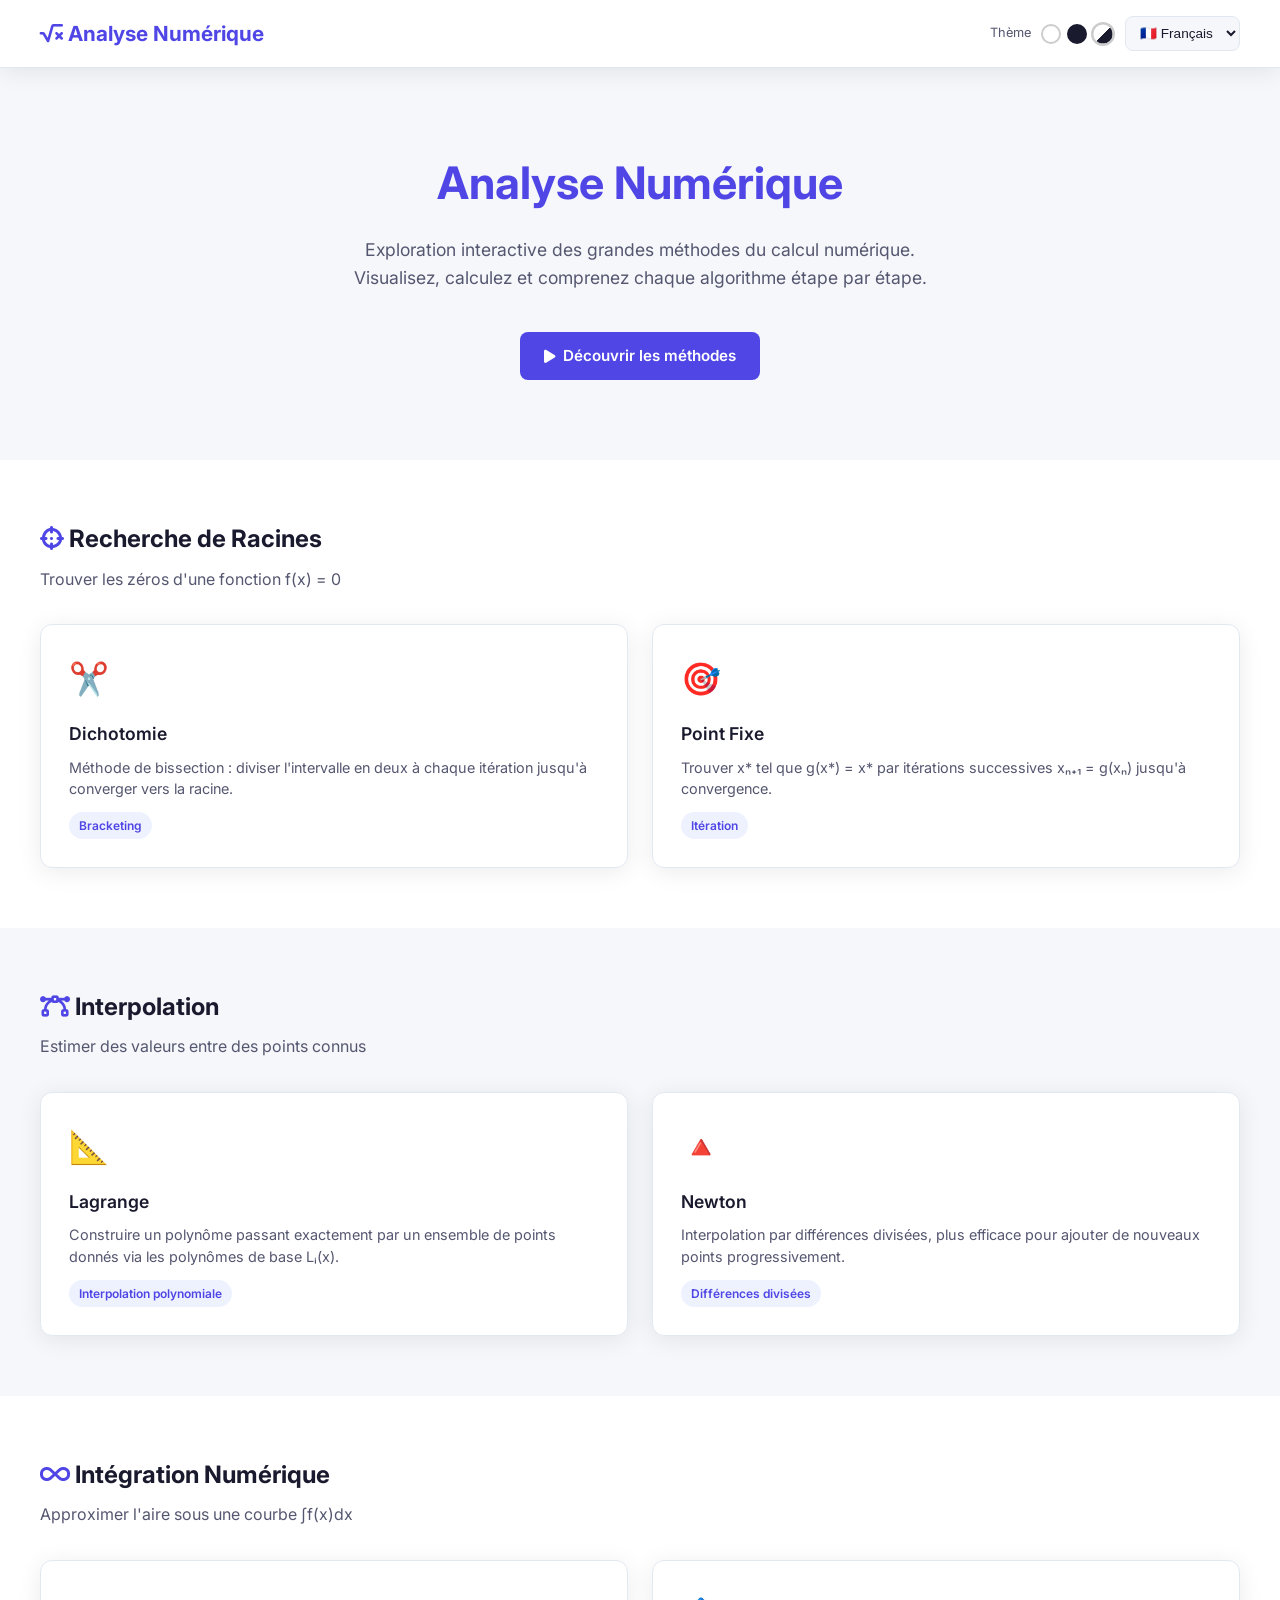
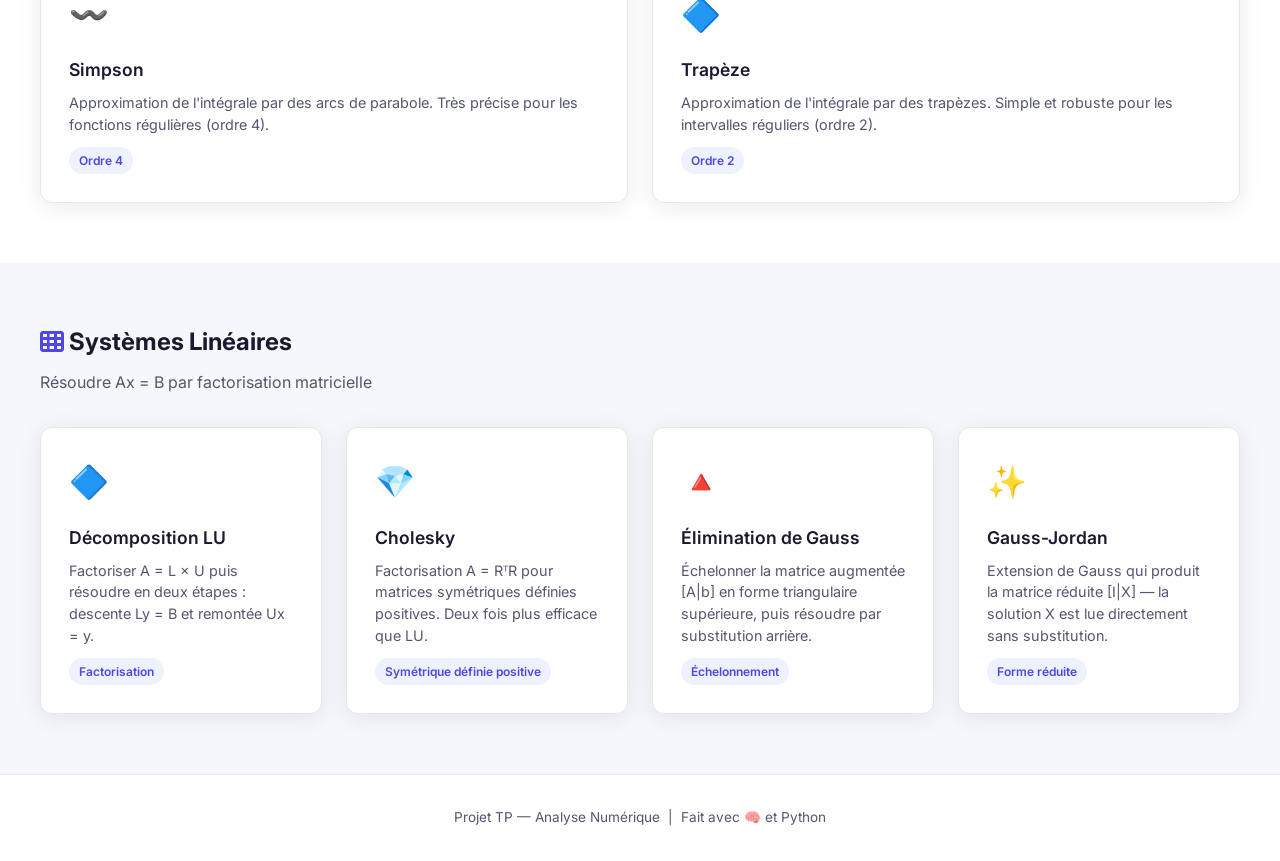
==== commit c0aff781: "Correction : 404 pages LU/Gauss (casse), affichage balises HTML et exemples Point Fixe" ====
--- a/index.html
+++ b/index.html
@@ -14,7 +14,7 @@
 
   <nav class="navbar">
     <a href="index.html" class="navbar-brand">
-      <i class="fas fa-square-root-alt"></i> <span data-i18n="hero_title">Analyse Numérique</span>
+      <i class="fas fa-square-root-alt"></i> <span data-i18n="nav_brand">Analyse Numérique</span>
     </a>
     <div class="navbar-controls">
       <div class="theme-selector">
@@ -34,7 +34,7 @@
   </nav>
 
   <section class="hero">
-    <h1 data-aos="fade-down" data-i18n="hero_title">Analyse <span>Numérique</span></h1>
+    <h1 data-aos="fade-down"><span data-i18n="hero_title_p1">Analyse</span> <span class="accent-text" data-i18n="hero_title_p2">Numérique</span></h1>
     <p data-aos="fade-up" data-aos-delay="100" data-i18n="hero_sub">
       Exploration interactive des grandes méthodes du calcul numérique.
       Visualisez, calculez et comprenez chaque algorithme étape par étape.
@@ -60,7 +60,7 @@
         <span class="card-tag">Bracketing</span>
       </a>
 
-      <a href="pages/PointFixe.html" class="card" data-aos="fade-up" data-aos-delay="100">
+      <a href="pages/pointfixe.html" class="card" data-aos="fade-up" data-aos-delay="100">
         <div class="card-icon">🎯</div>
         <div class="card-title" data-i18n="pointfixe_card_title">Point Fixe</div>
         <div class="card-desc">Trouver x* tel que g(x*) = x* par itérations successives xₙ₊₁ = g(xₙ) jusqu'à
@@ -157,7 +157,7 @@
         <span class="card-tag">Échelonnement</span>
       </a>
 
-      <a href="pages/GaussJordan.html" class="card" data-aos="fade-up" data-aos-delay="300">
+      <a href="pages/gaussjordan.html" class="card" data-aos="fade-up" data-aos-delay="300">
         <div class="card-icon">✨</div>
         <div class="card-title" data-i18n="gaussjordan_card_title">Gauss-Jordan</div>
         <div class="card-desc">Extension de Gauss qui produit la matrice réduite [I|X] — la solution X est lue
